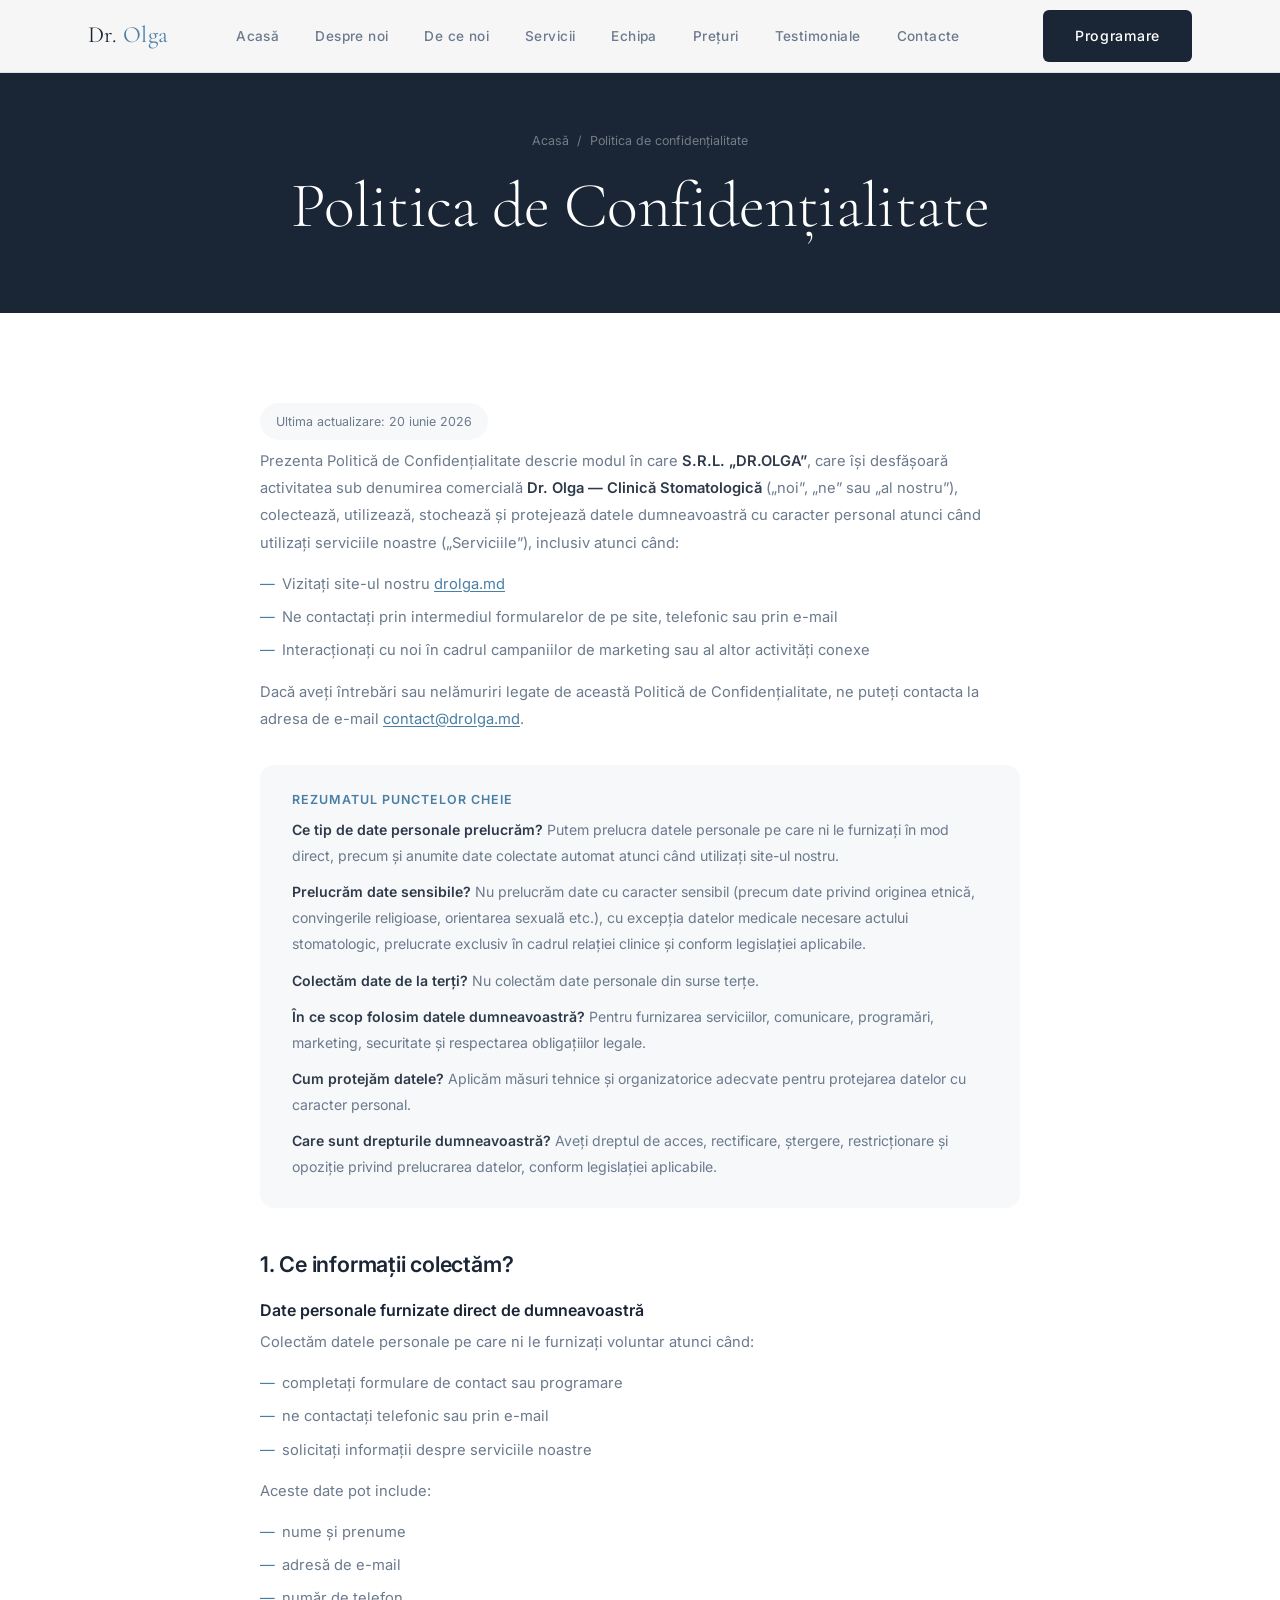
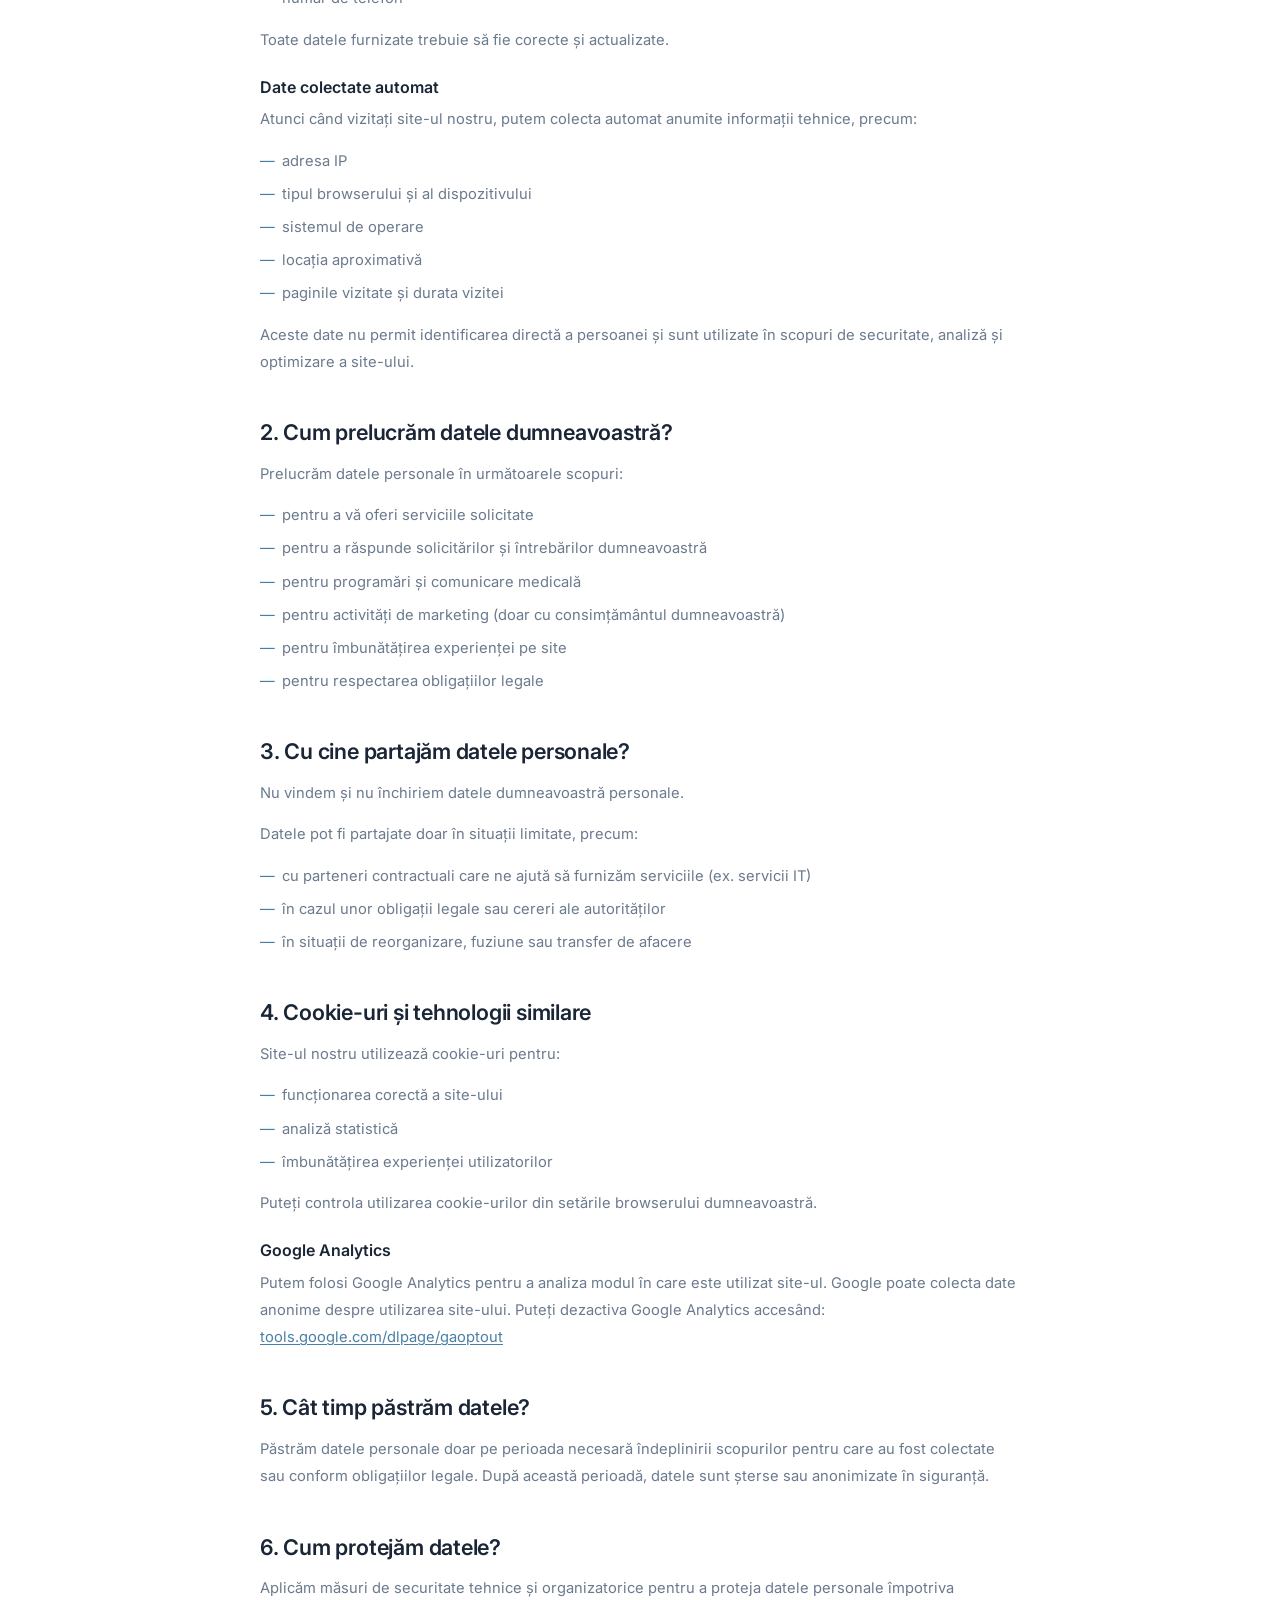
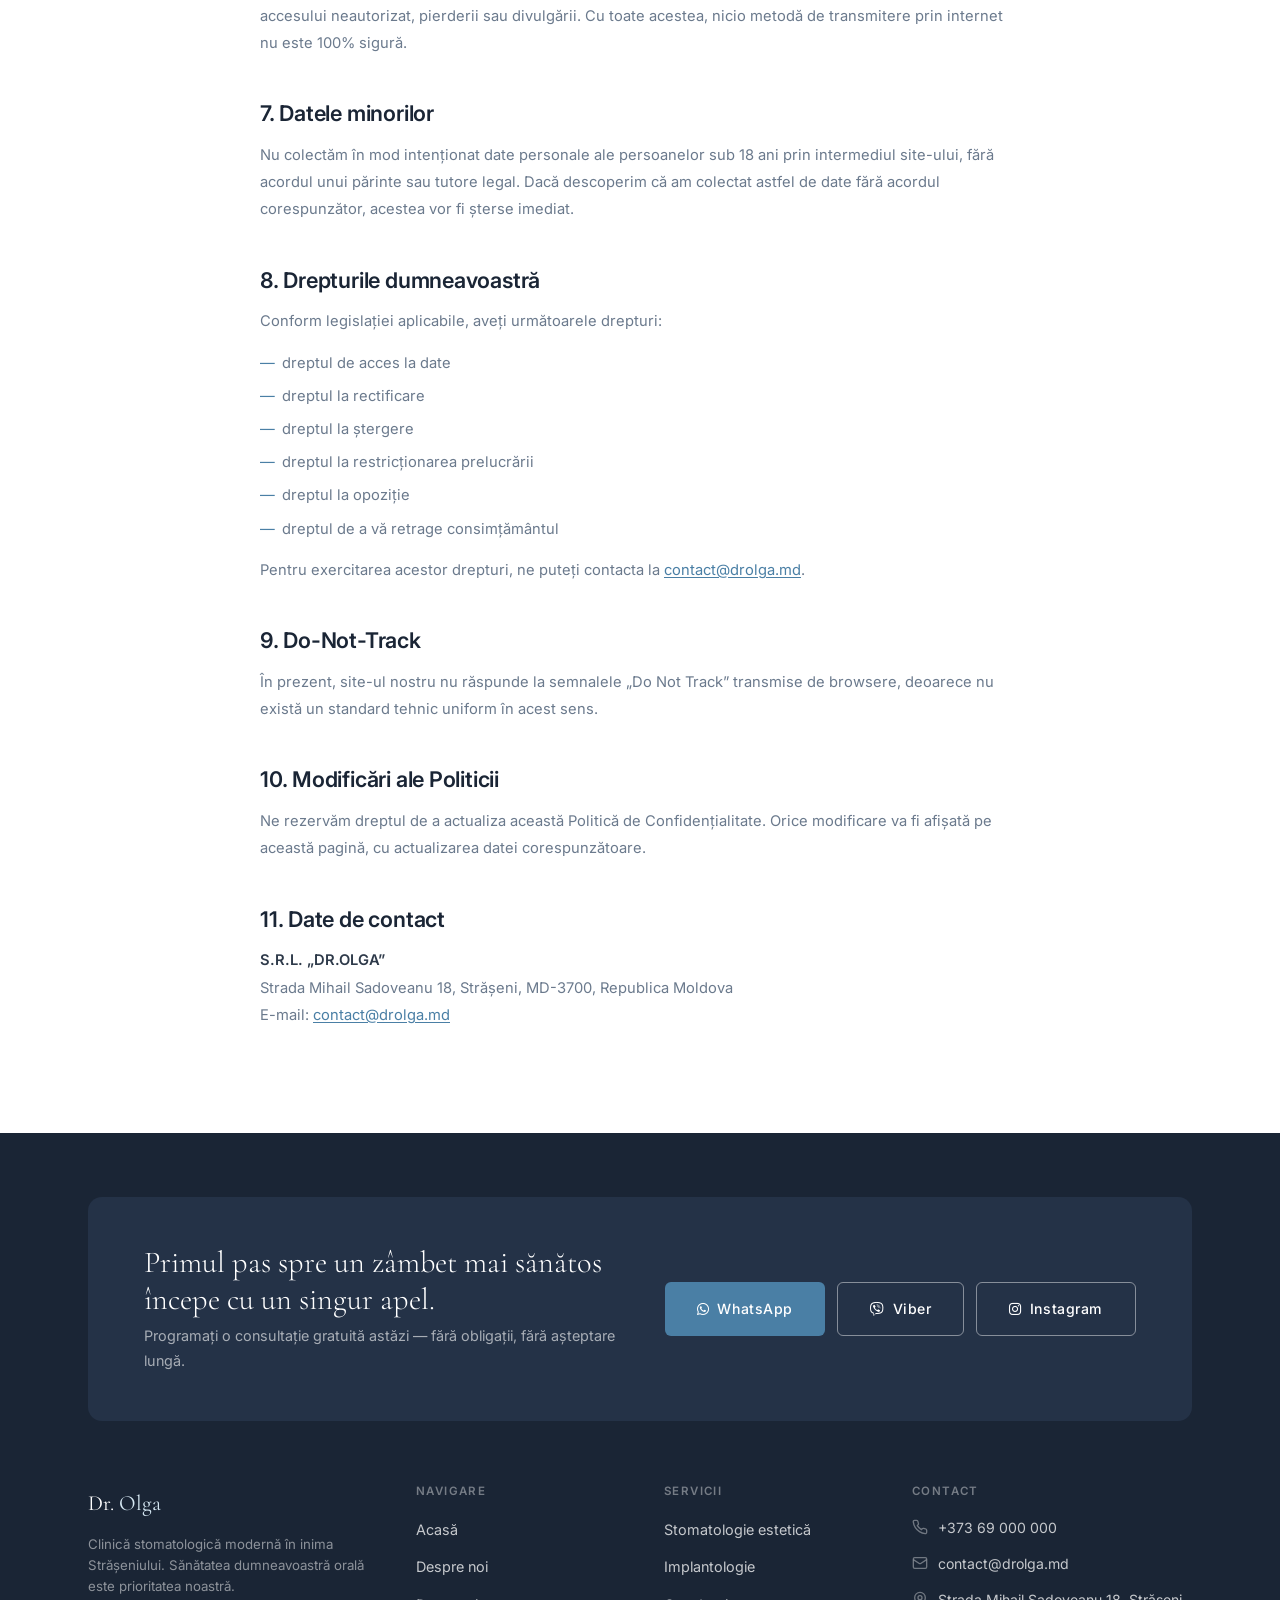
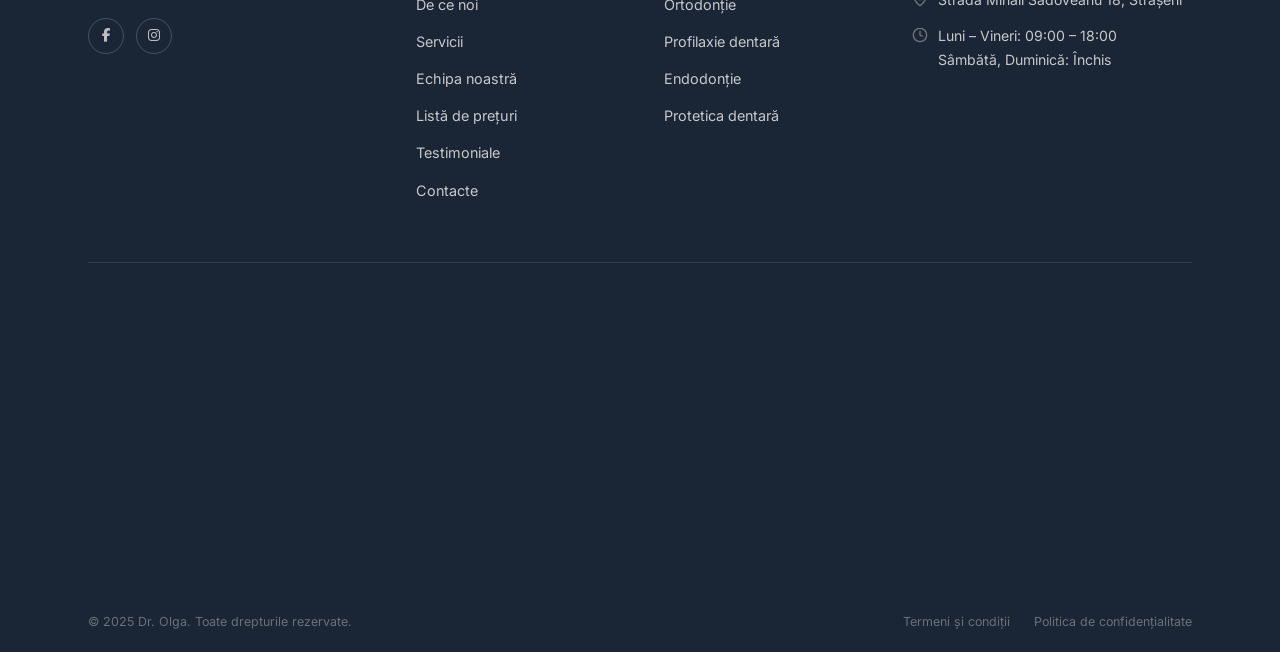
==== confidentialitate.html @ 45e6516e "Add canonical tags, robots.txt and sitemap.xml; point home links to / Co-Authored-By: Claude Opus 5." ====
<!DOCTYPE html>
<html lang="ro">
<head>
  <meta charset="UTF-8" />
  <meta name="viewport" content="width=device-width, initial-scale=1.0" />
  <title>Politica de Confidențialitate — Dr. Olga Clinică Stomatologică</title>
  <meta name="description" content="Politica de Confidențialitate a clinicii stomatologice Dr. Olga, operată de S.R.L. „DR.OLGA”. Aflați cum colectăm și protejăm datele dumneavoastră." />
  <link rel="canonical" href="https://drolga.onrender.com/confidentialitate.html" />
  <meta name="robots" content="noindex, follow" />
  <link rel="preconnect" href="https://fonts.googleapis.com" />
  <link rel="preconnect" href="https://fonts.gstatic.com" crossorigin />
  <link rel="stylesheet" href="https://fonts.googleapis.com/css2?family=Cormorant+Garamond:ital,wght@0,300;0,400;0,600;1,300;1,400&family=Inter:wght@300;400;500;600&display=swap" />
  <link rel="stylesheet" href="https://cdnjs.cloudflare.com/ajax/libs/font-awesome/6.5.0/css/all.min.css" />
  <link rel="stylesheet" href="css/style.css" />
  <style>
    .legal-content { max-width: 760px; margin: 0 auto; }
    .legal-content h2 {
      font-size: 1.35rem;
      font-weight: 600;
      font-family: var(--font-body);
      color: var(--navy);
      margin: 44px 0 16px;
      letter-spacing: -0.01em;
    }
    .legal-content h2:first-of-type { margin-top: 0; }
    .legal-content h3 {
      font-size: 1rem;
      font-weight: 600;
      font-family: var(--font-body);
      color: var(--navy);
      margin: 24px 0 10px;
    }
    .legal-content p {
      font-size: 0.92rem;
      color: var(--text-muted);
      line-height: 1.85;
      margin-bottom: 14px;
    }
    .legal-content ul { margin: 0 0 14px 0; }
    .legal-content li {
      font-size: 0.92rem;
      color: var(--text-muted);
      line-height: 1.85;
      padding-left: 22px;
      position: relative;
      margin-bottom: 6px;
    }
    .legal-content li::before {
      content: '—';
      position: absolute;
      left: 0;
      color: var(--steel);
    }
    .legal-content strong { color: var(--charcoal); font-weight: 600; }
    .legal-content a { color: var(--steel); text-decoration: underline; text-underline-offset: 2px; }
    .legal-updated {
      display: inline-block;
      font-size: 0.78rem;
      color: var(--text-muted);
      background: var(--off-white);
      padding: 8px 16px;
      border-radius: 100px;
      margin-bottom: 8px;
    }
    .summary-box {
      background: var(--off-white);
      border-radius: var(--radius-lg);
      padding: 28px 32px;
      margin: 32px 0 44px;
    }
    .summary-box h3 {
      margin-top: 0;
      font-size: 0.78rem;
      font-weight: 600;
      letter-spacing: 0.08em;
      text-transform: uppercase;
      color: var(--steel);
    }
    .summary-box p { margin-bottom: 10px; font-size: 0.88rem; }
    .summary-box p:last-child { margin-bottom: 0; }
  </style>
</head>
<body>

<nav class="navbar">
  <div class="container navbar__inner">
    <a href="/" class="navbar__logo">Dr. <span>Olga</span></a>
    <ul class="navbar__links">
      <li><a href="/">Acasă</a></li>
      <li><a href="despre-noi.html">Despre noi</a></li>
      <li><a href="de-ce-noi.html">De ce noi</a></li>
      <li><a href="servicii.html">Servicii</a></li>
      <li><a href="echipa.html">Echipa</a></li>
      <li><a href="preturi.html">Prețuri</a></li>
      <li><a href="testimoniale.html">Testimoniale</a></li>
      <li><a href="contacte.html">Contacte</a></li>
    </ul>
    <a href="contacte.html" class="btn btn-primary navbar__cta">Programare</a>
    <button class="hamburger" aria-label="Meniu"><span></span><span></span><span></span></button>
  </div>
</nav>
<div class="mobile-nav">
  <button class="mobile-nav__close" aria-label="Închide">&times;</button>
  <a href="/">Acasă</a><a href="despre-noi.html">Despre noi</a><a href="de-ce-noi.html">De ce noi</a>
  <a href="servicii.html">Servicii</a><a href="echipa.html">Echipa</a><a href="preturi.html">Prețuri</a>
  <a href="testimoniale.html">Testimoniale</a><a href="contacte.html">Contacte</a>
  <a href="contacte.html" class="btn btn-primary">Programare</a>
</div>

<section class="page-hero" style="padding-bottom: 56px;">
  <div class="container">
    <div class="breadcrumb"><a href="/">Acasă</a> <span>/</span> <span>Politica de confidențialitate</span></div>
    <h1>Politica de Confidențialitate</h1>
  </div>
</section>

<section class="section">
  <div class="container">
    <div class="legal-content">

      <span class="legal-updated">Ultima actualizare: 20 iunie 2026</span>

      <p>
        Prezenta Politică de Confidențialitate descrie modul în care <strong>S.R.L. „DR.OLGA”</strong>, care își desfășoară activitatea sub denumirea comercială <strong>Dr. Olga — Clinică Stomatologică</strong> („noi”, „ne” sau „al nostru”), colectează, utilizează, stochează și protejează datele dumneavoastră cu caracter personal atunci când utilizați serviciile noastre („Serviciile”), inclusiv atunci când:
      </p>
      <ul>
        <li>Vizitați site-ul nostru <a href="https://drolga.md/">drolga.md</a></li>
        <li>Ne contactați prin intermediul formularelor de pe site, telefonic sau prin e-mail</li>
        <li>Interacționați cu noi în cadrul campaniilor de marketing sau al altor activități conexe</li>
      </ul>
      <p>
        Dacă aveți întrebări sau nelămuriri legate de această Politică de Confidențialitate, ne puteți contacta la adresa de e-mail <a href="mailto:contact@drolga.md">contact@drolga.md</a>.
      </p>

      <div class="summary-box">
        <h3>Rezumatul punctelor cheie</h3>
        <p><strong>Ce tip de date personale prelucrăm?</strong> Putem prelucra datele personale pe care ni le furnizați în mod direct, precum și anumite date colectate automat atunci când utilizați site-ul nostru.</p>
        <p><strong>Prelucrăm date sensibile?</strong> Nu prelucrăm date cu caracter sensibil (precum date privind originea etnică, convingerile religioase, orientarea sexuală etc.), cu excepția datelor medicale necesare actului stomatologic, prelucrate exclusiv în cadrul relației clinice și conform legislației aplicabile.</p>
        <p><strong>Colectăm date de la terți?</strong> Nu colectăm date personale din surse terțe.</p>
        <p><strong>În ce scop folosim datele dumneavoastră?</strong> Pentru furnizarea serviciilor, comunicare, programări, marketing, securitate și respectarea obligațiilor legale.</p>
        <p><strong>Cum protejăm datele?</strong> Aplicăm măsuri tehnice și organizatorice adecvate pentru protejarea datelor cu caracter personal.</p>
        <p><strong>Care sunt drepturile dumneavoastră?</strong> Aveți dreptul de acces, rectificare, ștergere, restricționare și opoziție privind prelucrarea datelor, conform legislației aplicabile.</p>
      </div>

      <h2>1. Ce informații colectăm?</h2>

      <h3>Date personale furnizate direct de dumneavoastră</h3>
      <p>Colectăm datele personale pe care ni le furnizați voluntar atunci când:</p>
      <ul>
        <li>completați formulare de contact sau programare</li>
        <li>ne contactați telefonic sau prin e-mail</li>
        <li>solicitați informații despre serviciile noastre</li>
      </ul>
      <p>Aceste date pot include:</p>
      <ul>
        <li>nume și prenume</li>
        <li>adresă de e-mail</li>
        <li>număr de telefon</li>
      </ul>
      <p>Toate datele furnizate trebuie să fie corecte și actualizate.</p>

      <h3>Date colectate automat</h3>
      <p>Atunci când vizitați site-ul nostru, putem colecta automat anumite informații tehnice, precum:</p>
      <ul>
        <li>adresa IP</li>
        <li>tipul browserului și al dispozitivului</li>
        <li>sistemul de operare</li>
        <li>locația aproximativă</li>
        <li>paginile vizitate și durata vizitei</li>
      </ul>
      <p>
        Aceste date nu permit identificarea directă a persoanei și sunt utilizate în scopuri de securitate, analiză și optimizare a site-ului.
      </p>

      <h2>2. Cum prelucrăm datele dumneavoastră?</h2>
      <p>Prelucrăm datele personale în următoarele scopuri:</p>
      <ul>
        <li>pentru a vă oferi serviciile solicitate</li>
        <li>pentru a răspunde solicitărilor și întrebărilor dumneavoastră</li>
        <li>pentru programări și comunicare medicală</li>
        <li>pentru activități de marketing (doar cu consimțământul dumneavoastră)</li>
        <li>pentru îmbunătățirea experienței pe site</li>
        <li>pentru respectarea obligațiilor legale</li>
      </ul>

      <h2>3. Cu cine partajăm datele personale?</h2>
      <p>Nu vindem și nu închiriem datele dumneavoastră personale.</p>
      <p>Datele pot fi partajate doar în situații limitate, precum:</p>
      <ul>
        <li>cu parteneri contractuali care ne ajută să furnizăm serviciile (ex. servicii IT)</li>
        <li>în cazul unor obligații legale sau cereri ale autorităților</li>
        <li>în situații de reorganizare, fuziune sau transfer de afacere</li>
      </ul>

      <h2>4. Cookie-uri și tehnologii similare</h2>
      <p>Site-ul nostru utilizează cookie-uri pentru:</p>
      <ul>
        <li>funcționarea corectă a site-ului</li>
        <li>analiză statistică</li>
        <li>îmbunătățirea experienței utilizatorilor</li>
      </ul>
      <p>Puteți controla utilizarea cookie-urilor din setările browserului dumneavoastră.</p>

      <h3>Google Analytics</h3>
      <p>
        Putem folosi Google Analytics pentru a analiza modul în care este utilizat site-ul. Google poate colecta date anonime despre utilizarea site-ului. Puteți dezactiva Google Analytics accesând: <a href="https://tools.google.com/dlpage/gaoptout" target="_blank" rel="noopener">tools.google.com/dlpage/gaoptout</a>
      </p>

      <h2>5. Cât timp păstrăm datele?</h2>
      <p>
        Păstrăm datele personale doar pe perioada necesară îndeplinirii scopurilor pentru care au fost colectate sau conform obligațiilor legale. După această perioadă, datele sunt șterse sau anonimizate în siguranță.
      </p>

      <h2>6. Cum protejăm datele?</h2>
      <p>
        Aplicăm măsuri de securitate tehnice și organizatorice pentru a proteja datele personale împotriva accesului neautorizat, pierderii sau divulgării. Cu toate acestea, nicio metodă de transmitere prin internet nu este 100% sigură.
      </p>

      <h2>7. Datele minorilor</h2>
      <p>
        Nu colectăm în mod intenționat date personale ale persoanelor sub 18 ani prin intermediul site-ului, fără acordul unui părinte sau tutore legal. Dacă descoperim că am colectat astfel de date fără acordul corespunzător, acestea vor fi șterse imediat.
      </p>

      <h2>8. Drepturile dumneavoastră</h2>
      <p>Conform legislației aplicabile, aveți următoarele drepturi:</p>
      <ul>
        <li>dreptul de acces la date</li>
        <li>dreptul la rectificare</li>
        <li>dreptul la ștergere</li>
        <li>dreptul la restricționarea prelucrării</li>
        <li>dreptul la opoziție</li>
        <li>dreptul de a vă retrage consimțământul</li>
      </ul>
      <p>Pentru exercitarea acestor drepturi, ne puteți contacta la <a href="mailto:contact@drolga.md">contact@drolga.md</a>.</p>

      <h2>9. Do-Not-Track</h2>
      <p>
        În prezent, site-ul nostru nu răspunde la semnalele „Do Not Track” transmise de browsere, deoarece nu există un standard tehnic uniform în acest sens.
      </p>

      <h2>10. Modificări ale Politicii</h2>
      <p>
        Ne rezervăm dreptul de a actualiza această Politică de Confidențialitate. Orice modificare va fi afișată pe această pagină, cu actualizarea datei corespunzătoare.
      </p>

      <h2>11. Date de contact</h2>
      <p>
        <strong>S.R.L. „DR.OLGA”</strong><br>
        Strada Mihail Sadoveanu 18, Strășeni, MD-3700, Republica Moldova<br>
        E-mail: <a href="mailto:contact@drolga.md">contact@drolga.md</a>
      </p>

    </div>
  </div>
</section>

<!-- FOOTER -->
<footer>
  <div class="container">
    <div class="footer__cta">
      <div>
        <h3>Primul pas spre un zâmbet mai sănătos<br>începe cu un singur apel.</h3>
        <p>Programați o consultație gratuită astăzi — fără obligații, fără așteptare lungă.</p>
      </div>
      <div class="footer__cta-btns">
        <a href="https://wa.me/37369000000" target="_blank" rel="noopener" class="btn btn-steel"><i class="fa-brands fa-whatsapp"></i> WhatsApp</a>
        <a href="viber://chat?number=37369000000" class="btn btn-ghost-white"><i class="fa-brands fa-viber"></i> Viber</a>
        <a href="https://instagram.com/drolga.md" target="_blank" rel="noopener" class="btn btn-ghost-white"><i class="fa-brands fa-instagram"></i> Instagram</a>
      </div>
    </div>
    <div class="footer__grid">
      <div>
        <div class="footer__brand-logo">Dr. <span>Olga</span></div>
        <p class="footer__tagline">Clinică stomatologică modernă în inima Strășeniului. Sănătatea dumneavoastră orală este prioritatea noastră.</p>
        <div class="footer__socials">
          <a href="https://facebook.com/drolga.md" target="_blank" rel="noopener" class="footer__social-link" aria-label="Facebook"><i class="fa-brands fa-facebook-f"></i></a>
          <a href="https://instagram.com/drolga.md" target="_blank" rel="noopener" class="footer__social-link" aria-label="Instagram"><i class="fa-brands fa-instagram"></i></a>
        </div>
      </div>
      <div class="footer__col"><h4>Navigare</h4><ul><li><a href="/">Acasă</a></li><li><a href="despre-noi.html">Despre noi</a></li><li><a href="de-ce-noi.html">De ce noi</a></li><li><a href="servicii.html">Servicii</a></li><li><a href="echipa.html">Echipa noastră</a></li><li><a href="preturi.html">Listă de prețuri</a></li><li><a href="testimoniale.html">Testimoniale</a></li><li><a href="contacte.html">Contacte</a></li></ul></div>
      <div class="footer__col"><h4>Servicii</h4><ul><li><a href="servicii.html">Stomatologie estetică</a></li><li><a href="servicii.html">Implantologie</a></li><li><a href="servicii.html">Ortodonție</a></li><li><a href="servicii.html">Profilaxie dentară</a></li><li><a href="servicii.html">Endodonție</a></li><li><a href="servicii.html">Protetica dentară</a></li></ul></div>
      <div class="footer__col">
        <h4>Contact</h4>
        <div class="footer__contact-item"><svg width="16" height="16" viewBox="0 0 24 24" fill="none" stroke="currentColor" stroke-width="2"><path d="M22 16.92v3a2 2 0 0 1-2.18 2 19.79 19.79 0 0 1-8.63-3.07A19.5 19.5 0 0 1 4.99 13a19.79 19.79 0 0 1-3.07-8.67A2 2 0 0 1 3.92 2h3a2 2 0 0 1 2 1.72c.127.96.361 1.903.7 2.81a2 2 0 0 1-.45 2.11L8.09 9.91a16 16 0 0 0 6 6l1.27-1.27a2 2 0 0 1 2.11-.45c.907.339 1.85.573 2.81.7A2 2 0 0 1 22 16.92z"/></svg><span><a href="tel:+37369000000">+373 69 000 000</a></span></div>
        <div class="footer__contact-item"><svg width="16" height="16" viewBox="0 0 24 24" fill="none" stroke="currentColor" stroke-width="2"><rect width="20" height="16" x="2" y="4" rx="2"/><path d="m22 7-8.97 5.7a1.94 1.94 0 0 1-2.06 0L2 7"/></svg><span><a href="mailto:contact@drolga.md">contact@drolga.md</a></span></div>
        <div class="footer__contact-item"><svg width="16" height="16" viewBox="0 0 24 24" fill="none" stroke="currentColor" stroke-width="2"><path d="M20 10c0 6-8 12-8 12s-8-6-8-12a8 8 0 0 1 16 0Z"/><circle cx="12" cy="10" r="3"/></svg><span>Strada Mihail Sadoveanu 18, Strășeni</span></div>
        <div class="footer__contact-item"><svg width="16" height="16" viewBox="0 0 24 24" fill="none" stroke="currentColor" stroke-width="2"><circle cx="12" cy="12" r="10"/><polyline points="12 6 12 12 16 14"/></svg><span>Luni – Vineri: 09:00 – 18:00<br>Sâmbătă, Duminică: Închis</span></div>
      </div>
    </div>
    <div class="footer__map"><iframe src="https://www.google.com/maps?q=strada+Mihail+Sadoveanu+18,+Str%C4%83%C8%99eni,+Moldova&output=embed" width="100%" height="280" style="border:0;" allowfullscreen="" loading="lazy" referrerpolicy="no-referrer-when-downgrade" title="Locația clinicii Dr. Olga"></iframe></div>
    <div class="footer__bottom">
      <span>© 2025 Dr. Olga. Toate drepturile rezervate.</span>
      <div class="footer__bottom-links"><a href="termeni.html">Termeni și condiții</a><a href="confidentialitate.html">Politica de confidențialitate</a></div>
    </div>
  </div>
</footer>
<script src="js/shared.js"></script>
</body>
</html>
---- css/style.css ----
/* ============================================================
   DR. OLGA — Design System
   Palette: Off-white background, deep navy, charcoal text,
   muted steel-blue accent, warm white surfaces
   ============================================================ */

@import url('https://fonts.googleapis.com/css2?family=Cormorant+Garamond:ital,wght@0,300;0,400;0,600;1,300;1,400&family=Inter:wght@300;400;500;600&display=swap');

/* --- Tokens --- */
:root {
  --navy:       #1a2535;
  --navy-light: #243247;
  --charcoal:   #2e3a4a;
  --steel:      #4a7fa5;
  --steel-light:#d6e8f3;
  --white:      #ffffff;
  --off-white:  #f7f8fa;
  --surface:    #eef2f6;
  --text:       #2e3a4a;
  --text-muted: #6b7a8d;
  --border:     #dde3eb;
  --placeholder-bg: #7c5cbf;

  --font-display: 'Cormorant Garamond', serif;
  --font-body:    'Inter', sans-serif;

  --radius:  6px;
  --radius-lg: 14px;
  --shadow:  0 2px 16px rgba(26,37,53,0.08);
  --shadow-lg: 0 8px 40px rgba(26,37,53,0.13);

  --max-w: 1160px;
  --section-py: 90px;
}

/* --- Reset --- */
*, *::before, *::after { box-sizing: border-box; margin: 0; padding: 0; }
html { scroll-behavior: smooth; }
body {
  font-family: var(--font-body);
  font-size: 16px;
  line-height: 1.7;
  color: var(--text);
  background: var(--white);
  -webkit-font-smoothing: antialiased;
}
img { display: block; max-width: 100%; }
a { color: inherit; text-decoration: none; }
ul { list-style: none; }
button { cursor: pointer; border: none; background: none; font-family: inherit; }

/* --- Typography --- */
h1, h2, h3, h4 {
  font-family: var(--font-display);
  font-weight: 300;
  line-height: 1.15;
  color: var(--navy);
}
h1 { font-size: clamp(2.4rem, 5vw, 4rem); letter-spacing: -0.01em; }
h2 { font-size: clamp(1.8rem, 3.5vw, 2.8rem); }
h3 { font-size: clamp(1.3rem, 2vw, 1.7rem); }
h4 { font-size: 1.15rem; font-weight: 400; }

.eyebrow {
  font-family: var(--font-body);
  font-size: 0.72rem;
  font-weight: 600;
  letter-spacing: 0.14em;
  text-transform: uppercase;
  color: var(--steel);
  display: block;
  margin-bottom: 14px;
}
.lead {
  font-size: 1.1rem;
  color: var(--text-muted);
  font-weight: 300;
  line-height: 1.8;
}

/* --- Layout --- */
.container {
  max-width: var(--max-w);
  margin: 0 auto;
  padding: 0 28px;
}
.section { padding: var(--section-py) 0; }
.section--dark { background: var(--navy); }
.section--surface { background: var(--off-white); }

.grid-2 { display: grid; grid-template-columns: 1fr 1fr; gap: 48px; align-items: center; }
.grid-3 { display: grid; grid-template-columns: repeat(3, 1fr); gap: 32px; }
.grid-4 { display: grid; grid-template-columns: repeat(4, 1fr); gap: 24px; }

/* --- Buttons --- */
.btn {
  display: inline-flex;
  align-items: center;
  gap: 8px;
  padding: 14px 32px;
  border-radius: var(--radius);
  font-family: var(--font-body);
  font-size: 0.88rem;
  font-weight: 500;
  letter-spacing: 0.04em;
  transition: all 0.22s ease;
}
.btn-primary {
  background: var(--navy);
  color: var(--white);
}
.btn-primary:hover { background: var(--navy-light); transform: translateY(-1px); box-shadow: var(--shadow); }

.btn-outline {
  border: 1.5px solid var(--navy);
  color: var(--navy);
}
.btn-outline:hover { background: var(--navy); color: var(--white); }

.btn-steel {
  background: var(--steel);
  color: var(--white);
}
.btn-steel:hover { background: #3a6f95; transform: translateY(-1px); }

.btn-ghost-white {
  border: 1.5px solid rgba(255,255,255,0.45);
  color: var(--white);
}
.btn-ghost-white:hover { background: rgba(255,255,255,0.1); }

/* --- Placeholder image blocks (sections without a photo yet) --- */
.img-placeholder {
  background: var(--placeholder-bg);
  border-radius: var(--radius-lg);
  width: 100%;
  display: flex;
  align-items: center;
  justify-content: center;
  color: rgba(255,255,255,0.5);
  font-size: 0.78rem;
  font-family: var(--font-body);
  letter-spacing: 0.1em;
  text-transform: uppercase;
}

/* --- Real photos --- */
.photo {
  display: block;
  width: 100%;
  height: 100%;
  object-fit: cover;
  object-position: center;
  border-radius: var(--radius-lg);
}

/* ============================================================
   NAVBAR
   ============================================================ */
.navbar {
  position: fixed;
  top: 0; left: 0; right: 0;
  z-index: 1000;
  background: rgba(255,255,255,0.96);
  backdrop-filter: blur(12px);
  border-bottom: 1px solid var(--border);
  transition: box-shadow 0.2s;
}
.navbar.scrolled { box-shadow: var(--shadow); }
.navbar__inner {
  display: flex;
  align-items: center;
  justify-content: space-between;
  height: 72px;
}
.navbar__logo {
  font-family: var(--font-display);
  font-size: 1.45rem;
  font-weight: 400;
  color: var(--navy);
  letter-spacing: 0.02em;
}
.navbar__logo span { color: var(--steel); }
.navbar__links {
  display: flex;
  align-items: center;
  gap: 36px;
}
.navbar__links a {
  font-size: 0.85rem;
  font-weight: 500;
  color: var(--text-muted);
  letter-spacing: 0.03em;
  transition: color 0.2s;
  position: relative;
}
.navbar__links a::after {
  content: '';
  position: absolute;
  bottom: -3px; left: 0; right: 0;
  height: 1.5px;
  background: var(--steel);
  transform: scaleX(0);
  transform-origin: left;
  transition: transform 0.2s;
}
.navbar__links a:hover,
.navbar__links a.active { color: var(--navy); }
.navbar__links a:hover::after,
.navbar__links a.active::after { transform: scaleX(1); }

.navbar__cta { margin-left: 16px; }

.hamburger {
  display: none;
  flex-direction: column;
  gap: 5px;
  padding: 6px;
}
.hamburger span {
  display: block;
  width: 24px;
  height: 2px;
  background: var(--navy);
  transition: all 0.25s;
  border-radius: 2px;
}

/* Mobile nav */
.mobile-nav {
  display: flex;
  position: fixed;
  inset: 0;
  z-index: 999;
  background: var(--white);
  flex-direction: column;
  align-items: center;
  justify-content: center;
  gap: 36px;
  opacity: 0;
  visibility: hidden;
  pointer-events: none;
  transform: translateY(-12px);
  transition: opacity 0.3s ease, transform 0.3s ease, visibility 0s linear 0.3s;
}
.mobile-nav.open {
  opacity: 1;
  visibility: visible;
  pointer-events: auto;
  transform: translateY(0);
  transition: opacity 0.3s ease, transform 0.3s ease;
}
.mobile-nav a {
  font-family: var(--font-display);
  font-size: 2rem;
  font-weight: 300;
  color: var(--navy);
  transition: color 0.2s;
}
.mobile-nav a:hover { color: var(--steel); }
.mobile-nav a.btn {
  font-family: var(--font-body);
  font-size: 0.9rem;
  font-weight: 500;
  color: var(--white);
}
.mobile-nav a.btn:hover { color: var(--white); }
.mobile-nav__close {
  position: absolute;
  top: 24px; right: 28px;
  font-size: 2rem;
  color: var(--navy);
  line-height: 1;
}

/* ============================================================
   FOOTER
   ============================================================ */
footer {
  background: var(--navy);
  color: rgba(255,255,255,0.85);
  padding: 64px 0 0;
}
.footer__cta {
  background: var(--navy-light);
  border-radius: var(--radius-lg);
  padding: 48px 56px;
  display: flex;
  align-items: center;
  justify-content: space-between;
  gap: 32px;
  margin-bottom: 64px;
}
.footer__cta h3 {
  font-family: var(--font-display);
  font-size: 1.9rem;
  font-weight: 300;
  color: var(--white);
  line-height: 1.2;
}
.footer__cta p {
  color: rgba(255,255,255,0.6);
  font-size: 0.9rem;
  margin-top: 6px;
}
.footer__cta-btns { display: flex; gap: 12px; flex-shrink: 0; }

.footer__grid {
  display: grid;
  grid-template-columns: 1.4fr 1fr 1fr 1.4fr;
  gap: 48px;
  padding-bottom: 48px;
  border-bottom: 1px solid rgba(255,255,255,0.1);
}
.footer__brand-logo {
  font-family: var(--font-display);
  font-size: 1.35rem;
  font-weight: 400;
  color: var(--white);
  margin-bottom: 12px;
}
.footer__brand-logo span { color: var(--steel-light); }
.footer__tagline {
  font-size: 0.83rem;
  color: rgba(255,255,255,0.5);
  line-height: 1.6;
  margin-bottom: 20px;
}
.footer__socials { display: flex; gap: 12px; }
.footer__social-link {
  width: 36px; height: 36px;
  border-radius: 50%;
  border: 1px solid rgba(255,255,255,0.2);
  display: flex; align-items: center; justify-content: center;
  color: rgba(255,255,255,0.7);
  font-size: 0.85rem;
  transition: all 0.2s;
  text-decoration: none;
}
.footer__social-link:hover { border-color: var(--steel-light); color: var(--white); background: rgba(255,255,255,0.07); }

.footer__col h4 {
  font-family: var(--font-body);
  font-size: 0.72rem;
  font-weight: 600;
  letter-spacing: 0.12em;
  text-transform: uppercase;
  color: rgba(255,255,255,0.4);
  margin-bottom: 18px;
}
.footer__col ul li { margin-bottom: 10px; }
.footer__col ul li a {
  font-size: 0.9rem;
  color: rgba(255,255,255,0.75);
  transition: color 0.2s;
}
.footer__col ul li a:hover { color: var(--white); }

.footer__contact-item {
  display: flex;
  gap: 10px;
  margin-bottom: 12px;
  font-size: 0.88rem;
  color: rgba(255,255,255,0.75);
  align-items: flex-start;
}
.footer__contact-item svg { flex-shrink: 0; margin-top: 3px; opacity: 0.5; }

.footer__map {
  border-radius: var(--radius);
  overflow: hidden;
  margin-bottom: 48px;
}
.footer__map iframe { display: block; width: 100%; filter: grayscale(30%); }

.footer__bottom {
  padding: 20px 0;
  display: flex;
  align-items: center;
  justify-content: space-between;
  font-size: 0.78rem;
  color: rgba(255,255,255,0.35);
  flex-wrap: wrap;
  gap: 12px;
}
.footer__bottom a { color: rgba(255,255,255,0.35); transition: color 0.2s; }
.footer__bottom a:hover { color: rgba(255,255,255,0.7); }
.footer__bottom-links { display: flex; gap: 24px; }

/* ============================================================
   HOME — HERO
   ============================================================ */
.hero {
  min-height: 100vh;
  display: grid;
  grid-template-columns: 1fr 1fr;
  padding-top: 72px;

  /* max-height: 1196px;
  overflow: hidden; */
}
.hero__content {
  display: flex;
  flex-direction: column;
  justify-content: center;
  padding: 80px 28px 80px max(28px, calc((100vw - 1160px) / 2 + 28px));
}
.hero__content h1 {
  margin-bottom: 24px;
}
.hero__content h1 em {
  font-style: italic;
  color: var(--steel);
}
.hero__subtitle {
  font-size: 1.05rem;
  color: var(--text-muted);
  font-weight: 300;
  max-width: 440px;
  margin-bottom: 40px;
  line-height: 1.75;
}
.hero__btns { display: flex; gap: 14px; margin-bottom: 56px; flex-wrap: wrap; }
.hero__stats {
  display: flex;
  gap: 40px;
  padding-top: 40px;
  border-top: 1px solid var(--border);
}
.hero__stat-num {
  font-family: var(--font-display);
  font-size: 2.2rem;
  font-weight: 300;
  color: var(--navy);
  line-height: 1;
}
.hero__stat-label {
  font-size: 0.78rem;
  color: var(--text-muted);
  margin-top: 4px;
  letter-spacing: 0.04em;
}
.hero__visual {
  position: relative;
  background: var(--off-white);
}
.hero__photo {
  height: 100%;
  min-height: 600px;
  max-height: 1196px;
  background-image: url(../images/Echipa.jpg);
  background-repeat: no-repeat;
  background-position: 0px -12rem;
  background-size: cover;
}
.hero__badge {
  position: absolute;
  bottom: 40px;
  left: -32px;
  background: var(--white);
  border-radius: var(--radius-lg);
  padding: 18px 24px;
  box-shadow: var(--shadow-lg);
  display: flex;
  align-items: center;
  gap: 14px;
}
.hero__badge-icon {
  width: 42px; height: 42px;
  background: var(--steel-light);
  border-radius: 50%;
  display: flex; align-items: center; justify-content: center;
  color: var(--steel);
  font-size: 1.1rem;
}
.hero__badge-text strong {
  display: block;
  font-size: 0.88rem;
  font-weight: 600;
  color: var(--navy);
}
.hero__badge-text span {
  font-size: 0.75rem;
  color: var(--text-muted);
}

/* ============================================================
   HOME — SERVICES PREVIEW
   ============================================================ */
.services-grid { display: grid; grid-template-columns: repeat(3, 1fr); gap: 24px; margin-top: 56px; }
.service-card {
  border: 1px solid var(--border);
  border-radius: var(--radius-lg);
  overflow: hidden;
  transition: all 0.25s;
  background: var(--white);
}
.service-card:hover { box-shadow: var(--shadow-lg); transform: translateY(-3px); }
.service-card__img .photo { height: 200px; border-radius: 0; }
.service-card__body { padding: 24px; }
.service-card__body h3 {
  font-size: 1.2rem;
  margin-bottom: 8px;
  font-weight: 400;
}
.service-card__body p {
  font-size: 0.875rem;
  color: var(--text-muted);
  line-height: 1.65;
  margin-bottom: 16px;
}
.service-card__link {
  font-size: 0.82rem;
  font-weight: 600;
  color: var(--steel);
  letter-spacing: 0.04em;
  display: inline-flex;
  align-items: center;
  gap: 6px;
}
.service-card__link:hover { gap: 10px; }

/* ============================================================
   HOME — WHY CHOOSE US STRIP
   ============================================================ */
.why-strip { background: var(--navy); padding: var(--section-py) 0; }
.why-strip__head { text-align: center; margin-bottom: 56px; }
.why-strip__head h2 { color: var(--white); }
.why-strip__head p { color: rgba(255,255,255,0.55); margin-top: 12px; }
.why-grid { display: grid; grid-template-columns: repeat(4, 1fr); gap: 32px; }
.why-card {
  text-align: center;
  padding: 32px 24px;
  border: 1px solid rgba(255,255,255,0.1);
  border-radius: var(--radius-lg);
  transition: background 0.2s;
}
.why-card:hover { background: rgba(255,255,255,0.05); }
.why-card__icon {
  width: 52px; height: 52px;
  background: rgba(74,127,165,0.2);
  border-radius: 50%;
  display: flex; align-items: center; justify-content: center;
  margin: 0 auto 18px;
  color: var(--steel-light);
  font-size: 1.3rem;
}
.why-card h4 {
  color: var(--white);
  font-family: var(--font-display);
  font-size: 1.1rem;
  font-weight: 400;
  margin-bottom: 10px;
}
.why-card p {
  font-size: 0.83rem;
  color: rgba(255,255,255,0.5);
  line-height: 1.65;
}

/* ============================================================
   HOME — TESTIMONIALS STRIP
   ============================================================ */
.testimonials-strip { background: var(--off-white); }
.testimonials-grid { display: grid; grid-template-columns: repeat(3, 1fr); gap: 28px; margin-top: 52px; }
.testimonial-card {
  background: var(--white);
  border-radius: var(--radius-lg);
  padding: 32px;
  box-shadow: var(--shadow);
  position: relative;
}
.testimonial-card__quote {
  font-family: var(--font-display);
  font-size: 3rem;
  color: var(--steel-light);
  line-height: 1;
  margin-bottom: 12px;
}
.testimonial-card p {
  font-size: 0.92rem;
  color: var(--text-muted);
  line-height: 1.75;
  margin-bottom: 24px;
  font-style: italic;
}
.testimonial-card__author {
  display: flex;
  align-items: center;
  gap: 12px;
}
.testimonial-card__avatar {
  width: 42px; height: 42px;
  border-radius: 50%;
  background: var(--placeholder-bg);
  opacity: 0.5;
}
.testimonial-card__author strong {
  display: block;
  font-size: 0.88rem;
  font-weight: 600;
  color: var(--navy);
}
.testimonial-card__author span {
  font-size: 0.75rem;
  color: var(--text-muted);
}
.stars { color: #f5a623; font-size: 0.82rem; letter-spacing: 2px; margin-bottom: 14px; }

/* ============================================================
   PAGE HERO (inner pages)
   ============================================================ */
.page-hero {
  background: var(--navy);
  padding: 130px 0 72px;
  text-align: center;
}
.page-hero h1 { color: var(--white); margin-bottom: 14px; }
.page-hero p { color: rgba(255,255,255,0.55); max-width: 540px; margin: 0 auto; font-size: 1.05rem; }
.breadcrumb {
  display: flex;
  justify-content: center;
  gap: 8px;
  font-size: 0.78rem;
  color: rgba(255,255,255,0.4);
  margin-bottom: 18px;
}
.breadcrumb a { color: rgba(255,255,255,0.4); }
.breadcrumb a:hover { color: rgba(255,255,255,0.8); }

/* ============================================================
   ABOUT PAGE
   ============================================================ */
.about-intro1 { display: block; grid-template-columns: 1fr 1fr; gap: 72px; align-items: center; }
.about-intro2 { display: grid; grid-template-columns: 1fr; gap: 72px; align-items: center; }
.about-intro1 .photo { height: auto; aspect-ratio: 3 / 2; }
.about-intro2 .photo { height: auto; aspect-ratio: 3 / 2; }
.values-grid { display: grid; grid-template-columns: repeat(3, 1fr); gap: 32px; margin-top: 48px; }
.value-card {
  padding: 32px;
  background: var(--white);
  border-radius: var(--radius-lg);
  border: 1px solid var(--border);
}
.value-card__icon {
  width: 44px; height: 44px;
  background: var(--steel-light);
  border-radius: 10px;
  display: flex; align-items: center; justify-content: center;
  color: var(--steel);
  font-size: 1.1rem;
  margin-bottom: 18px;
}
.value-card h4 { font-size: 1rem; font-weight: 600; margin-bottom: 8px; font-family: var(--font-body); color: var(--navy); }
.value-card p { font-size: 0.85rem; color: var(--text-muted); line-height: 1.65; }

/* ============================================================
   TEAM PAGE
   ============================================================ */
.team-grid { display: grid; grid-template-columns: repeat(3, 1fr); gap: 36px; }
.team-card {
  background: var(--white);
  border-radius: var(--radius-lg);
  overflow: hidden;
  border: 1px solid var(--border);
  transition: all 0.25s;
}
.team-card:hover { box-shadow: var(--shadow-lg); transform: translateY(-3px); }
.team-card__photo .photo { height: 280px; border-radius: 0; object-position: center 20%; }
.team-card__body { padding: 28px; }
.team-card__name {
  font-family: var(--font-display);
  font-size: 1.4rem;
  font-weight: 400;
  color: var(--navy);
  margin-bottom: 4px;
}
.team-card__title {
  font-size: 0.78rem;
  color: var(--steel);
  font-weight: 600;
  letter-spacing: 0.06em;
  text-transform: uppercase;
  margin-bottom: 14px;
}
.team-card__bio {
  font-size: 0.875rem;
  color: var(--text-muted);
  line-height: 1.7;
  margin-bottom: 20px;
}
.team-card__contacts { border-top: 1px solid var(--border); padding-top: 18px; display: flex; flex-direction: column; gap: 8px; }
.team-card__contact-row {
  display: flex;
  align-items: center;
  gap: 8px;
  font-size: 0.83rem;
  color: var(--text-muted);
}
.team-card__contact-row svg { color: var(--steel); flex-shrink: 0; }

/* ============================================================
   SERVICES PAGE
   ============================================================ */
.services-list { display: flex; flex-direction: column; gap: 0; }
.service-item {
  display: grid;
  grid-template-columns: 1fr 1fr;
  gap: 0;
  border-bottom: 1px solid var(--border);
}
.service-item:nth-child(even) .service-item__img { order: 2; }
.service-item:nth-child(even) .service-item__content { order: 1; }
.service-item__img .photo { height: 320px; border-radius: 0; }
.service-item__content {
  padding: 56px 52px;
  display: flex;
  flex-direction: column;
  justify-content: center;
}
.service-item__content h3 { margin-bottom: 14px; }
.service-item__content p { font-size: 0.9rem; color: var(--text-muted); line-height: 1.75; margin-bottom: 24px; }

/* FAQ */
.faq-section { background: var(--off-white); }
.faq-list { max-width: 720px; margin: 52px auto 0; }
.faq-item {
  background: var(--white);
  border: 1px solid var(--border);
  border-radius: var(--radius);
  margin-bottom: 10px;
  overflow: hidden;
}
.faq-question {
  width: 100%;
  display: flex;
  justify-content: space-between;
  align-items: center;
  padding: 22px 28px;
  font-size: 0.95rem;
  font-weight: 500;
  color: var(--navy);
  text-align: left;
  transition: background 0.15s;
}
.faq-question:hover { background: var(--off-white); }
.faq-question.open { background: var(--navy); color: var(--white); }
.faq-icon {
  width: 22px; height: 22px;
  border-radius: 50%;
  border: 1.5px solid currentColor;
  display: flex; align-items: center; justify-content: center;
  flex-shrink: 0;
  font-size: 0.8rem;
  transition: transform 0.2s;
}
.faq-question.open .faq-icon { transform: rotate(45deg); }
.faq-answer {
  max-height: 0;
  overflow: hidden;
  padding: 0 28px;
  font-size: 0.88rem;
  color: var(--text-muted);
  line-height: 1.75;
  transition: max-height 0.35s ease, padding 0.35s ease;
}
.faq-answer.open { max-height: 300px; padding: 0 28px 22px; }

/* ============================================================
   PRICE LIST PAGE
   ============================================================ */
.price-grid { display: grid; grid-template-columns: 1fr 1fr; gap: 32px; }
.price-table {
  background: var(--white);
  border-radius: var(--radius-lg);
  overflow: hidden;
  border: 1px solid var(--border);
  margin-bottom: 40px;
}
.price-table__header {
  background: var(--navy);
  padding: 22px 32px;
  display: flex;
  justify-content: space-between;
  align-items: center;
}
.price-table__header h3 {
  color: var(--white);
  font-size: 1.1rem;
  font-weight: 400;
  font-family: var(--font-display);
}
.price-row {
  display: flex;
  justify-content: space-between;
  align-items: center;
  padding: 18px 32px;
  border-bottom: 1px solid var(--border);
  transition: background 0.15s;
}
.price-row:last-child { border-bottom: none; }
.price-row:hover { background: var(--off-white); }
.price-row__name { font-size: 0.9rem; color: var(--text); font-weight: 400; }
.price-row__price {
  font-family: var(--font-display);
  font-size: 1.05rem;
  color: var(--navy);
  font-weight: 400;
  white-space: nowrap;
}
.price-note {
  font-size: 0.8rem;
  color: var(--text-muted);
  margin-top: 12px;
  padding: 0 4px;
}

/* ============================================================
   TESTIMONIALS PAGE
   ============================================================ */
.testimonials-page-grid { display: grid; grid-template-columns: repeat(3, 1fr); gap: 28px; margin-top: 52px; }

/* ============================================================
   CONTACTS PAGE
   ============================================================ */
.contacts-grid { display: grid; grid-template-columns: 1.1fr 1fr; gap: 64px; }
.contact-info-block { display: flex; flex-direction: column; gap: 28px; }
.contact-info-item { display: flex; gap: 16px; align-items: flex-start; }
.contact-info-icon {
  width: 44px; height: 44px;
  background: var(--steel-light);
  border-radius: 10px;
  display: flex; align-items: center; justify-content: center;
  color: var(--steel);
  flex-shrink: 0;
  font-size: 1rem;
}
.contact-info-item h4 {
  font-family: var(--font-body);
  font-size: 0.78rem;
  font-weight: 600;
  letter-spacing: 0.08em;
  text-transform: uppercase;
  color: var(--text-muted);
  margin-bottom: 4px;
}
.contact-info-item p, .contact-info-item a {
  font-size: 0.95rem;
  color: var(--navy);
  line-height: 1.55;
}
.contact-info-item a:hover { color: var(--steel); }

.contact-form-box {
  background: var(--off-white);
  border-radius: var(--radius-lg);
  padding: 40px;
}
.contact-form-box h3 {
  font-size: 1.5rem;
  margin-bottom: 6px;
}
.contact-form-box .lead {
  font-size: 0.88rem;
  margin-bottom: 28px;
}
.form-group { margin-bottom: 18px; }
.form-group label {
  display: block;
  font-size: 0.78rem;
  font-weight: 600;
  letter-spacing: 0.06em;
  text-transform: uppercase;
  color: var(--text-muted);
  margin-bottom: 8px;
}
.form-group input,
.form-group textarea,
.form-group select {
  width: 100%;
  padding: 13px 16px;
  border: 1.5px solid var(--border);
  border-radius: var(--radius);
  font-family: var(--font-body);
  font-size: 0.9rem;
  color: var(--text);
  background: var(--white);
  transition: border-color 0.2s;
  outline: none;
}
.form-group input:focus,
.form-group textarea:focus { border-color: var(--steel); }
.form-group textarea { resize: vertical; min-height: 110px; }
.form-row { display: grid; grid-template-columns: 1fr 1fr; gap: 16px; }

/* ============================================================
   RESPONSIVE
   ============================================================ */
@media (max-width: 1024px) {
  .grid-4, .why-grid { grid-template-columns: repeat(2, 1fr); }
  .footer__grid { grid-template-columns: 1fr 1fr; }
  .footer__cta { flex-direction: column; align-items: flex-start; }
  .team-grid { grid-template-columns: repeat(2, 1fr); }
}

@media (max-width: 768px) {
  :root { --section-py: 60px; }
  .navbar__links, .navbar__cta { display: none; }
  .hamburger { display: flex; }

  .hero { grid-template-columns: 1fr; min-height: auto; }
  .hero__content { padding: 40px 28px 32px; order: 2; }
  .hero__visual { order: 1; }
  .hero__photo { min-height: 280px; background-size: cover; background-position: center 33%; }
  .hero__badge { display: none; }

  .grid-2, .about-intro, .contacts-grid { grid-template-columns: 1fr; }
  .grid-3, .services-grid, .why-grid, .values-grid,
  .testimonials-grid, .testimonials-page-grid, .team-grid { grid-template-columns: 1fr; }

  .service-item { grid-template-columns: 1fr; }
  .service-item:nth-child(even) .service-item__img,
  .service-item:nth-child(even) .service-item__content { order: unset; }
  .service-item__content { padding: 36px 28px; }

  .footer__grid { grid-template-columns: 1fr; gap: 32px; }
  .footer__cta { padding: 36px 28px; }
  .footer__cta-btns { flex-direction: column; width: 100%; }

  .price-grid { grid-template-columns: 1fr; }
  .price-table__header { flex-direction: column; align-items: flex-start; gap: 8px; padding: 18px 20px; }
  .price-row { padding: 16px 20px; flex-wrap: wrap; gap: 6px 12px; }
  .form-row { grid-template-columns: 1fr; }

  h1 { font-size: 2.1rem; }
  h2 { font-size: 1.7rem; }
}

@media (prefers-reduced-motion: reduce) {
  *, *::before, *::after { transition: none !important; animation: none !important; }
}
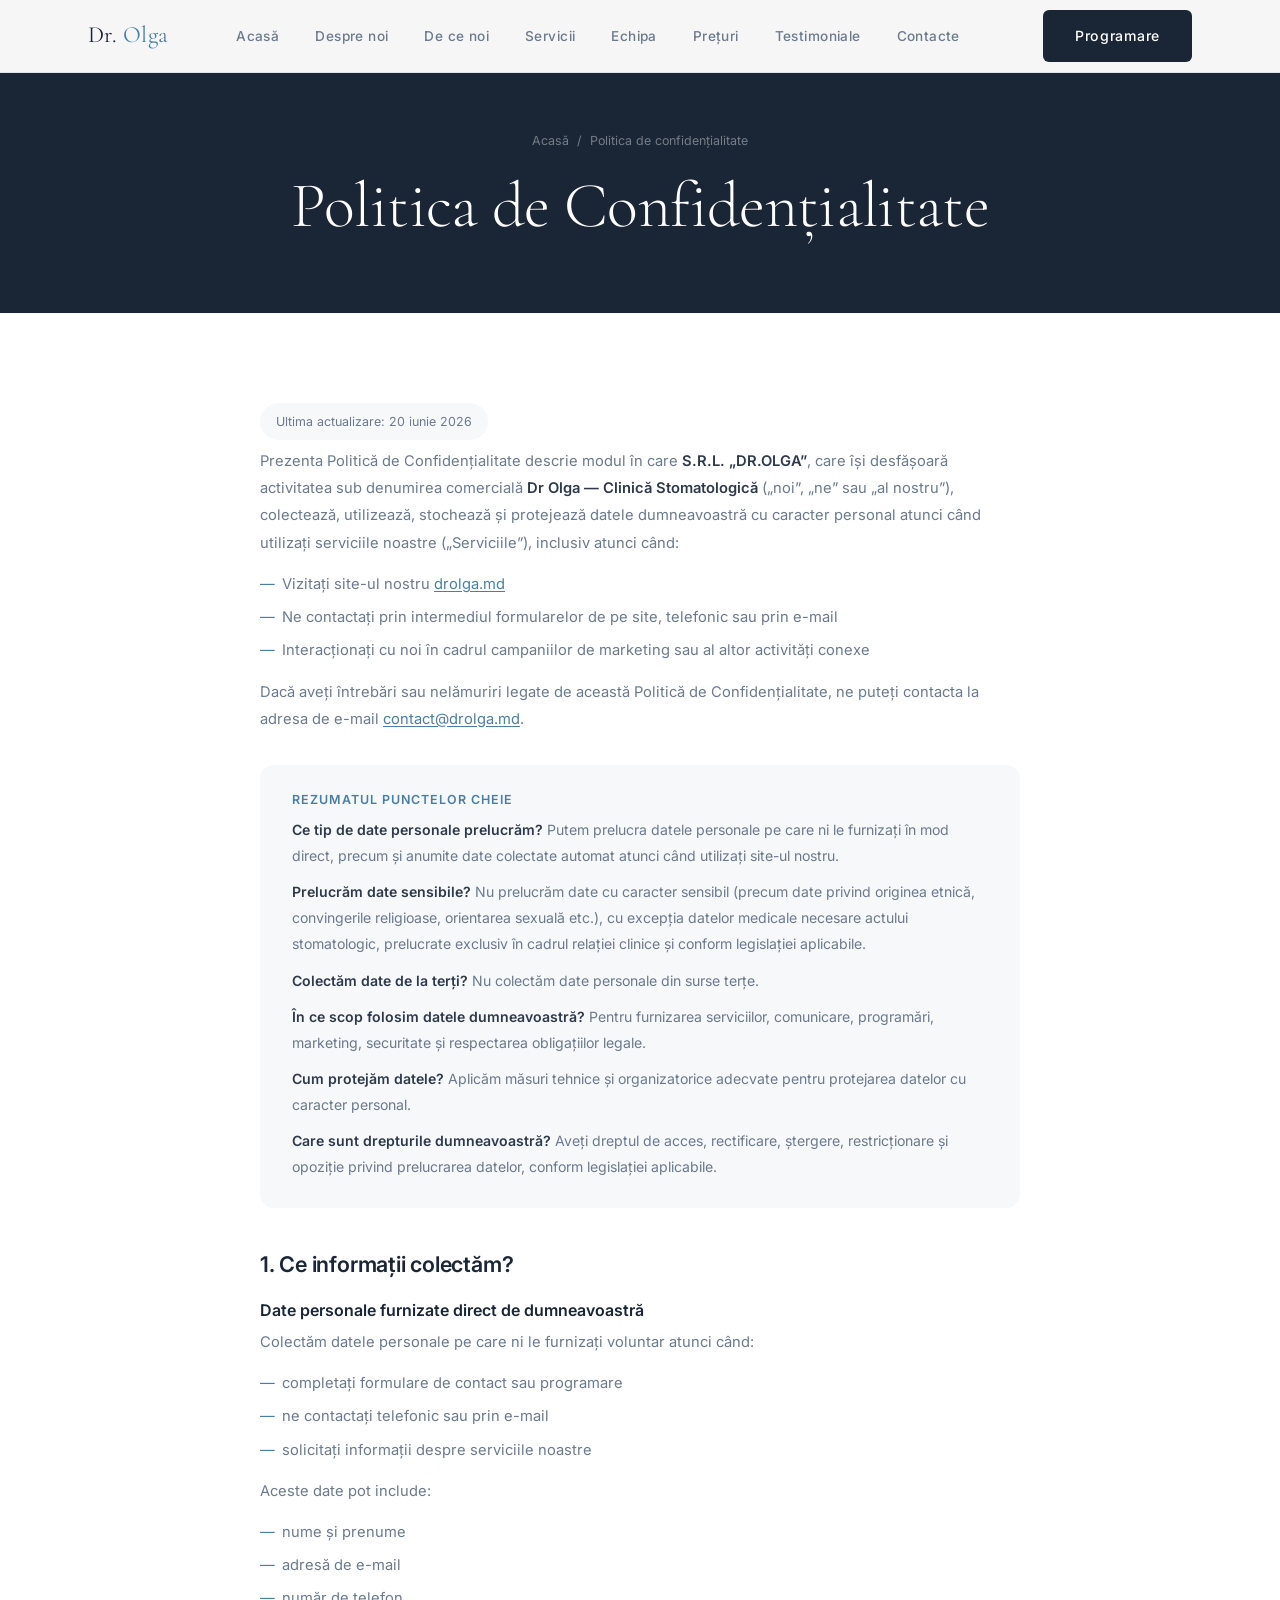
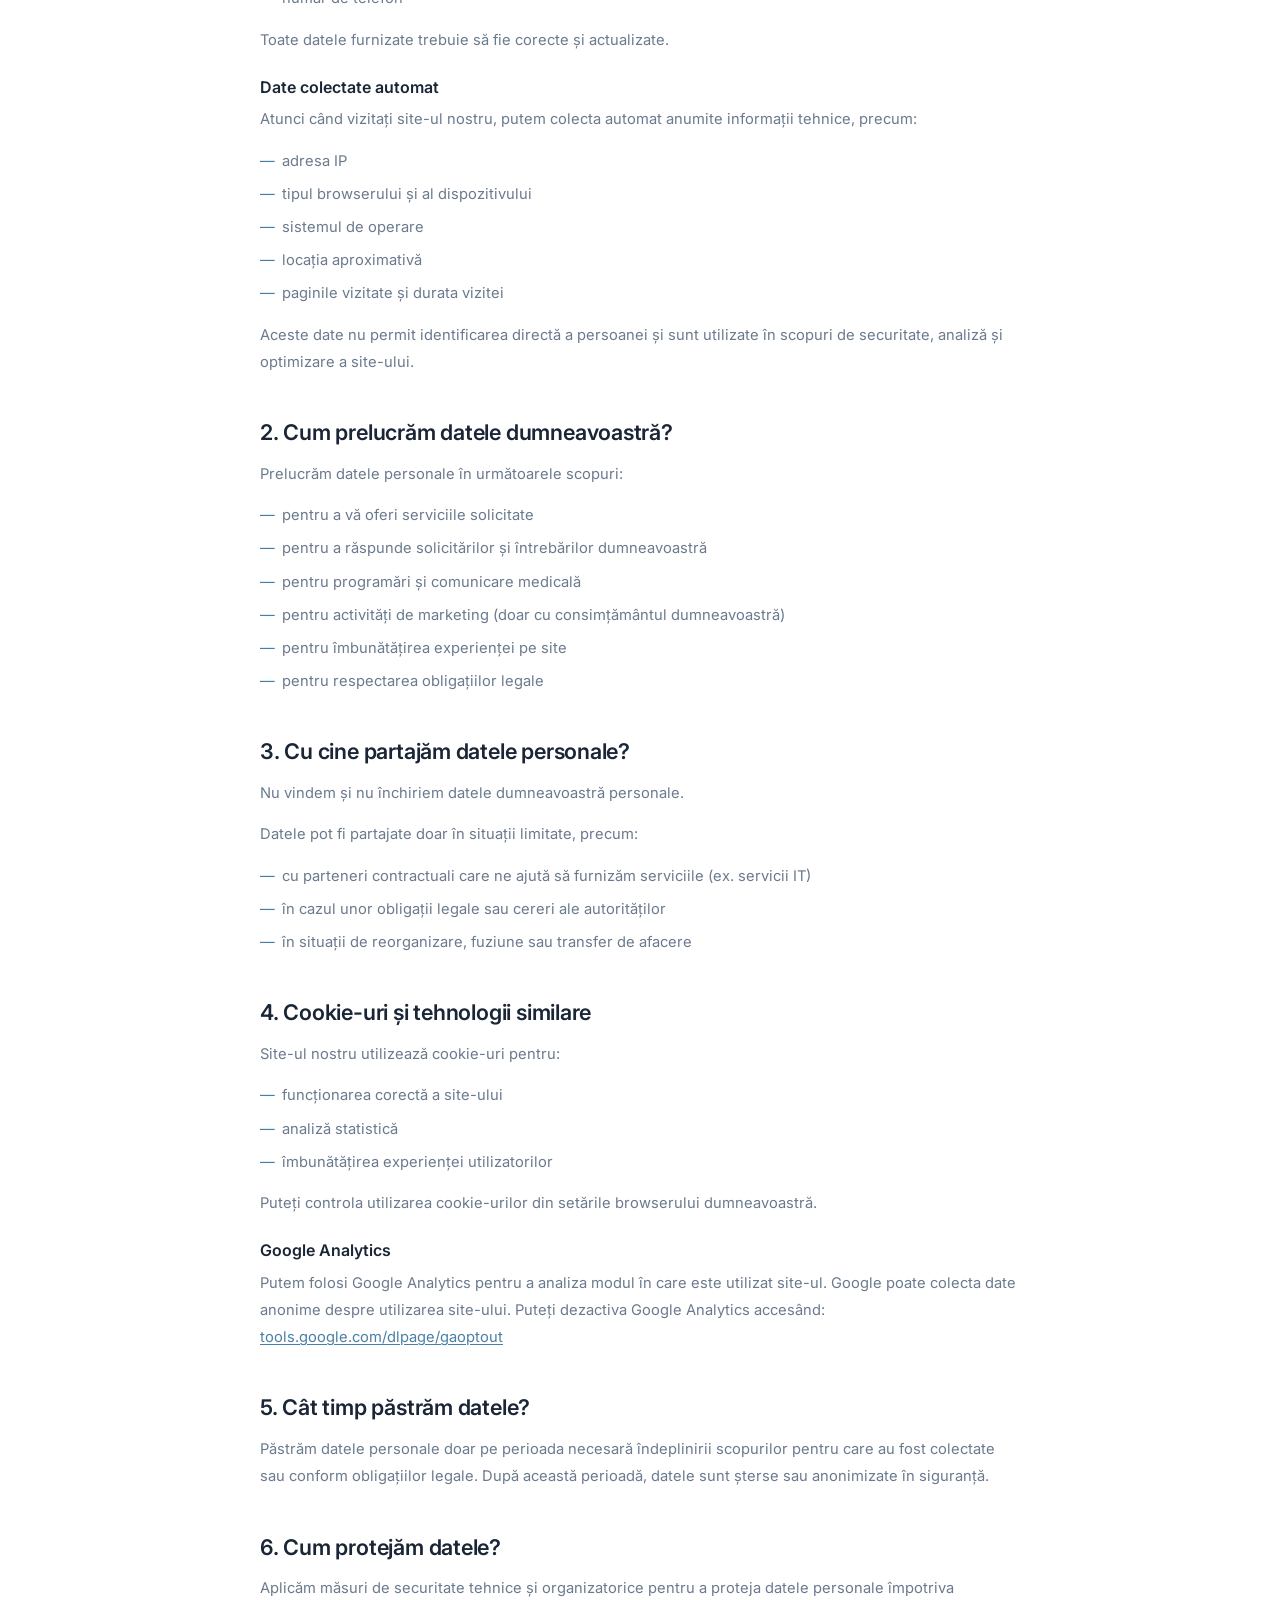
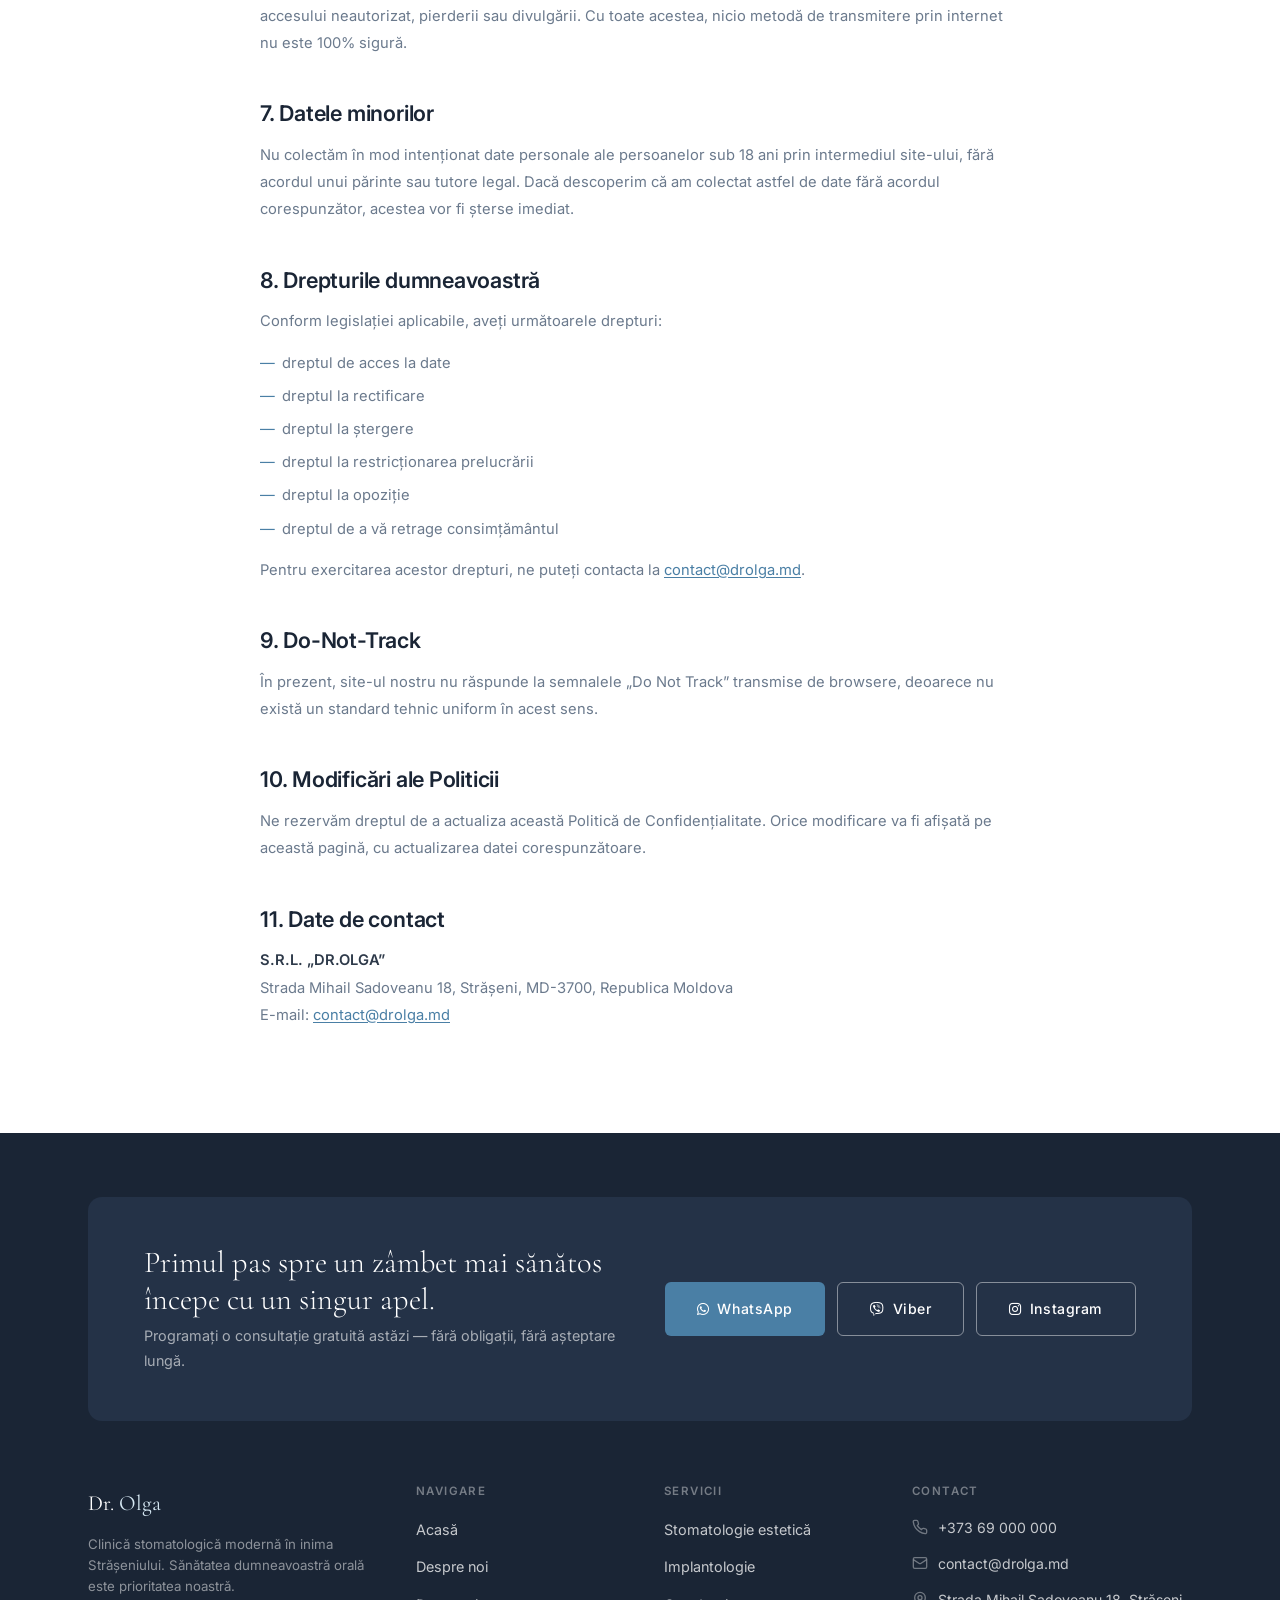
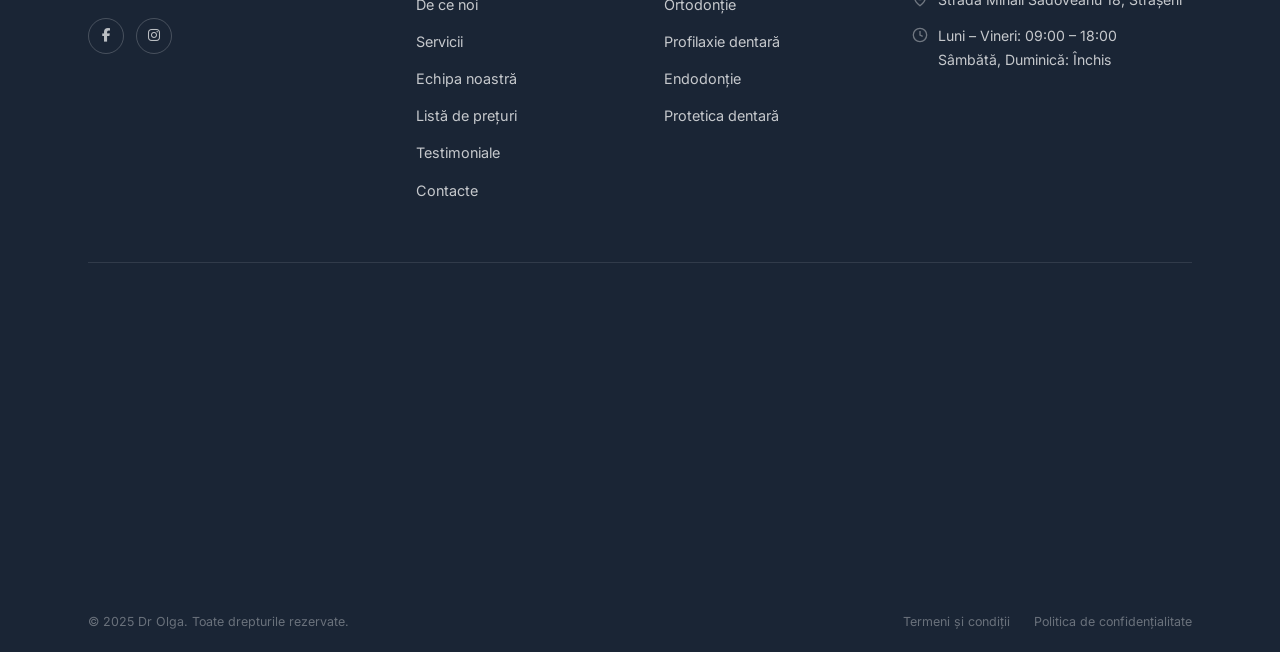
==== commit c3fee0b1: "removed fullstops" ====
--- a/confidentialitate.html
+++ b/confidentialitate.html
@@ -3,8 +3,8 @@
 <head>
   <meta charset="UTF-8" />
   <meta name="viewport" content="width=device-width, initial-scale=1.0" />
-  <title>Politica de Confidențialitate — Dr. Olga Clinică Stomatologică</title>
-  <meta name="description" content="Politica de Confidențialitate a clinicii stomatologice Dr. Olga, operată de S.R.L. „DR.OLGA”. Aflați cum colectăm și protejăm datele dumneavoastră." />
+  <title>Politica de Confidențialitate — Dr Olga Clinică Stomatologică</title>
+  <meta name="description" content="Politica de Confidențialitate a clinicii stomatologice Dr Olga, operată de S.R.L. „DR.OLGA”. Aflați cum colectăm și protejăm datele dumneavoastră." />
   <link rel="canonical" href="https://drolga.onrender.com/confidentialitate.html" />
   <meta name="robots" content="noindex, follow" />
   <link rel="preconnect" href="https://fonts.googleapis.com" />
@@ -121,7 +121,7 @@
       <span class="legal-updated">Ultima actualizare: 20 iunie 2026</span>
 
       <p>
-        Prezenta Politică de Confidențialitate descrie modul în care <strong>S.R.L. „DR.OLGA”</strong>, care își desfășoară activitatea sub denumirea comercială <strong>Dr. Olga — Clinică Stomatologică</strong> („noi”, „ne” sau „al nostru”), colectează, utilizează, stochează și protejează datele dumneavoastră cu caracter personal atunci când utilizați serviciile noastre („Serviciile”), inclusiv atunci când:
+        Prezenta Politică de Confidențialitate descrie modul în care <strong>S.R.L. „DR.OLGA”</strong>, care își desfășoară activitatea sub denumirea comercială <strong>Dr Olga — Clinică Stomatologică</strong> („noi”, „ne” sau „al nostru”), colectează, utilizează, stochează și protejează datele dumneavoastră cu caracter personal atunci când utilizați serviciile noastre („Serviciile”), inclusiv atunci când:
       </p>
       <ul>
         <li>Vizitați site-ul nostru <a href="https://drolga.md/">drolga.md</a></li>
@@ -287,9 +287,9 @@
         <div class="footer__contact-item"><svg width="16" height="16" viewBox="0 0 24 24" fill="none" stroke="currentColor" stroke-width="2"><circle cx="12" cy="12" r="10"/><polyline points="12 6 12 12 16 14"/></svg><span>Luni – Vineri: 09:00 – 18:00<br>Sâmbătă, Duminică: Închis</span></div>
       </div>
     </div>
-    <div class="footer__map"><iframe src="https://www.google.com/maps?q=strada+Mihail+Sadoveanu+18,+Str%C4%83%C8%99eni,+Moldova&output=embed" width="100%" height="280" style="border:0;" allowfullscreen="" loading="lazy" referrerpolicy="no-referrer-when-downgrade" title="Locația clinicii Dr. Olga"></iframe></div>
+    <div class="footer__map"><iframe src="https://www.google.com/maps?q=strada+Mihail+Sadoveanu+18,+Str%C4%83%C8%99eni,+Moldova&output=embed" width="100%" height="280" style="border:0;" allowfullscreen="" loading="lazy" referrerpolicy="no-referrer-when-downgrade" title="Locația clinicii Dr Olga"></iframe></div>
     <div class="footer__bottom">
-      <span>© 2025 Dr. Olga. Toate drepturile rezervate.</span>
+      <span>© 2025 Dr Olga. Toate drepturile rezervate.</span>
       <div class="footer__bottom-links"><a href="termeni.html">Termeni și condiții</a><a href="confidentialitate.html">Politica de confidențialitate</a></div>
     </div>
   </div>
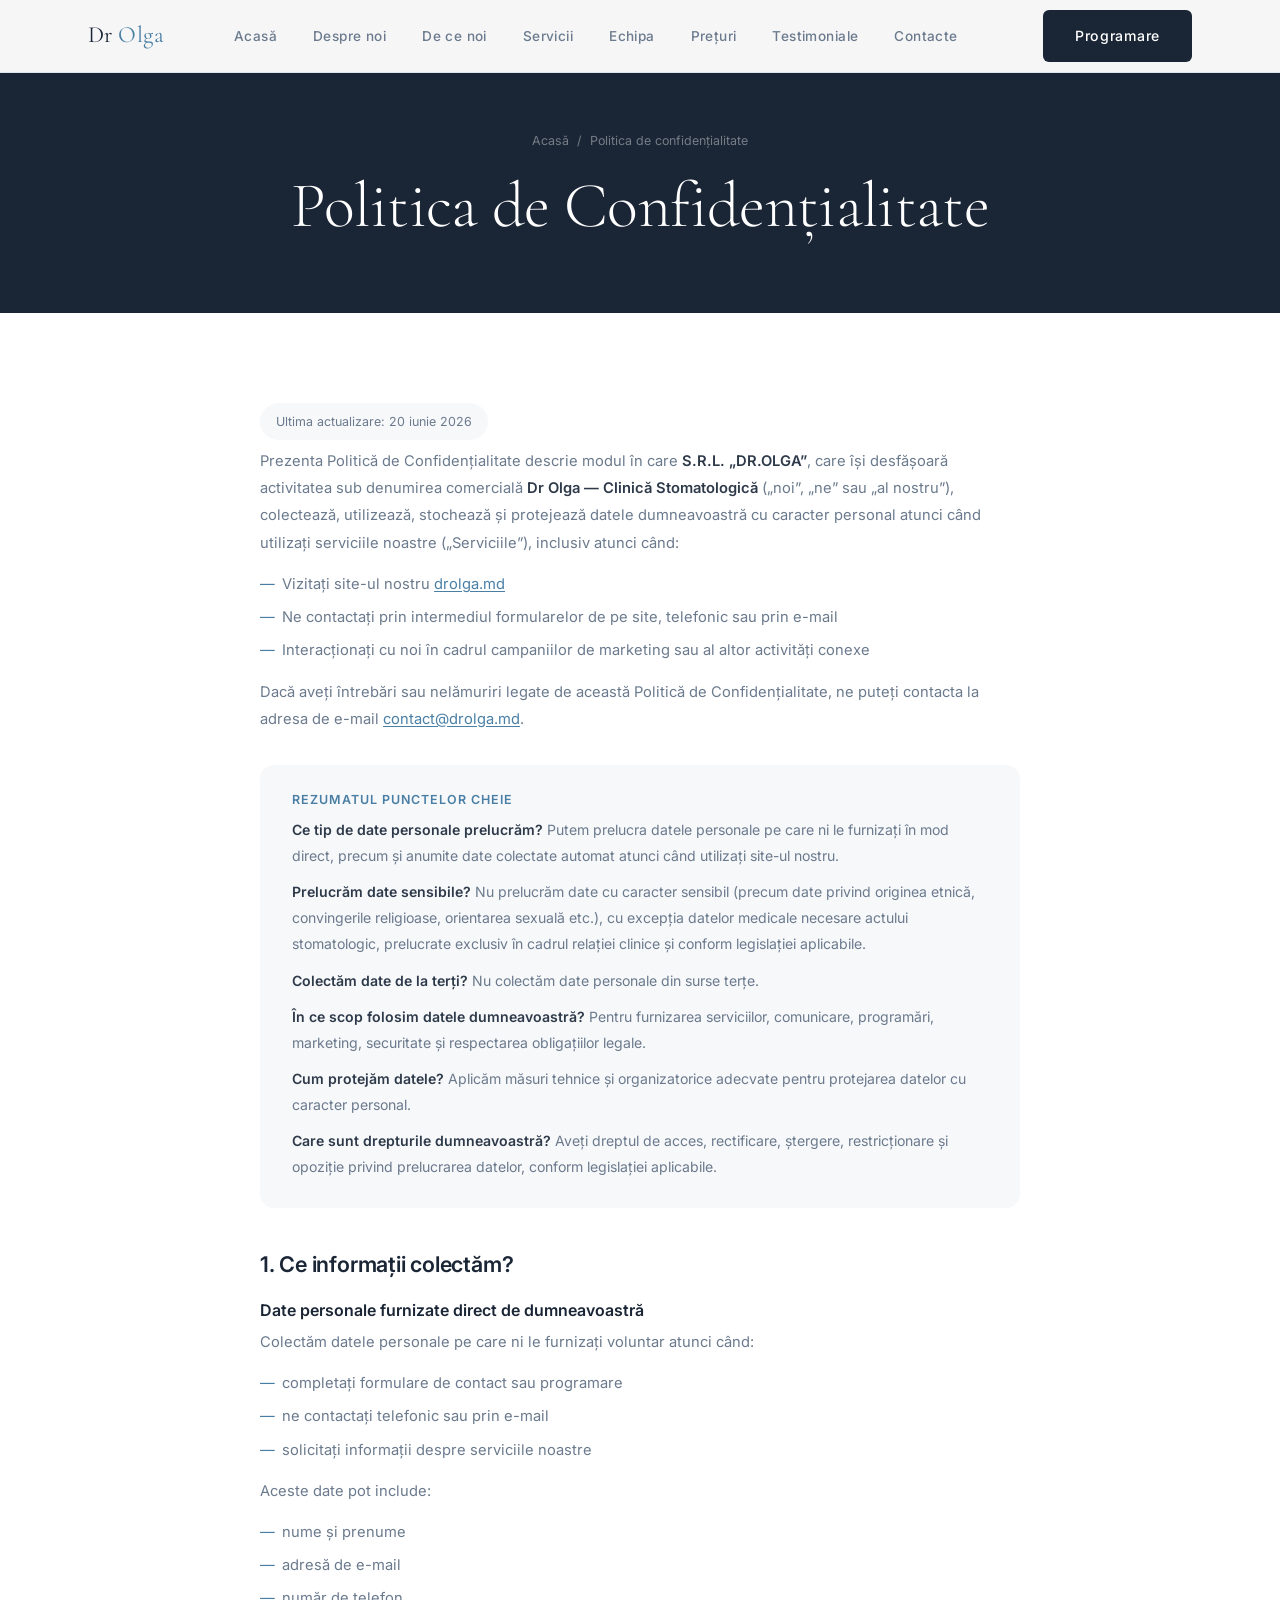
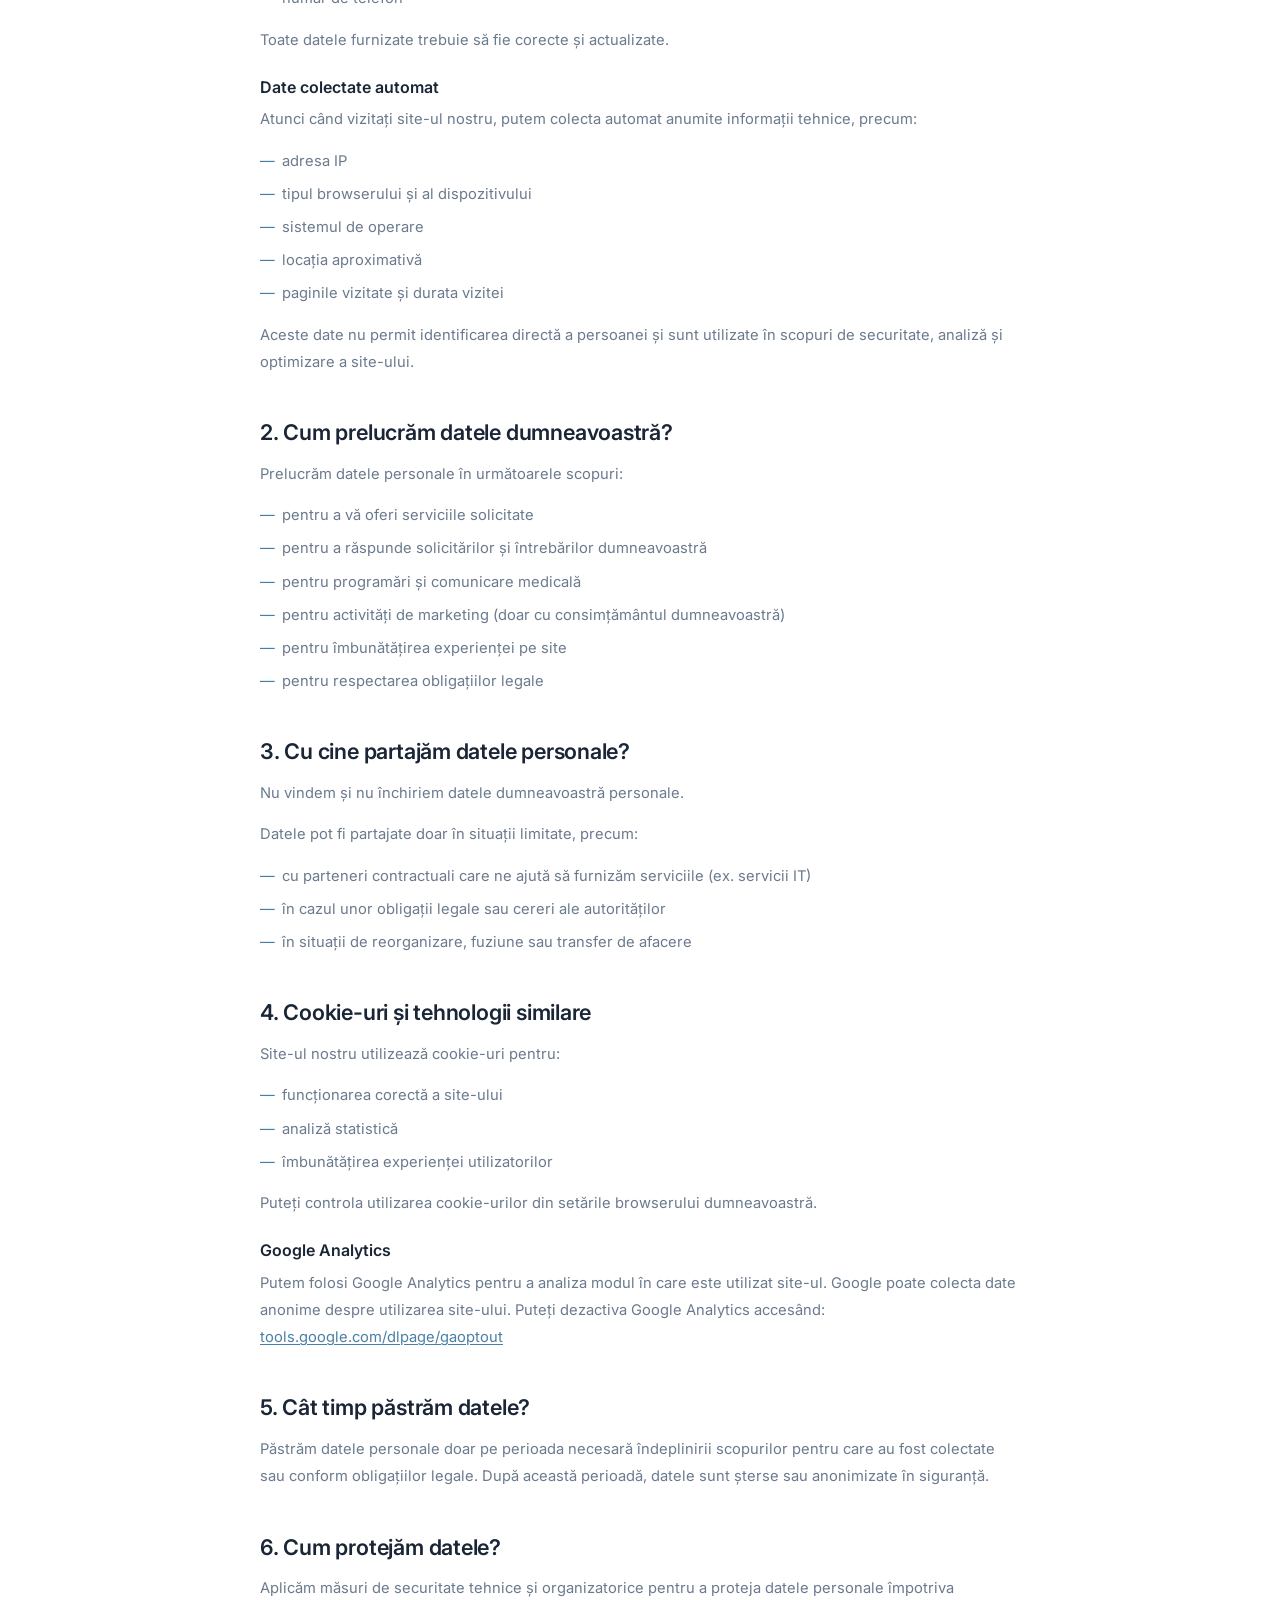
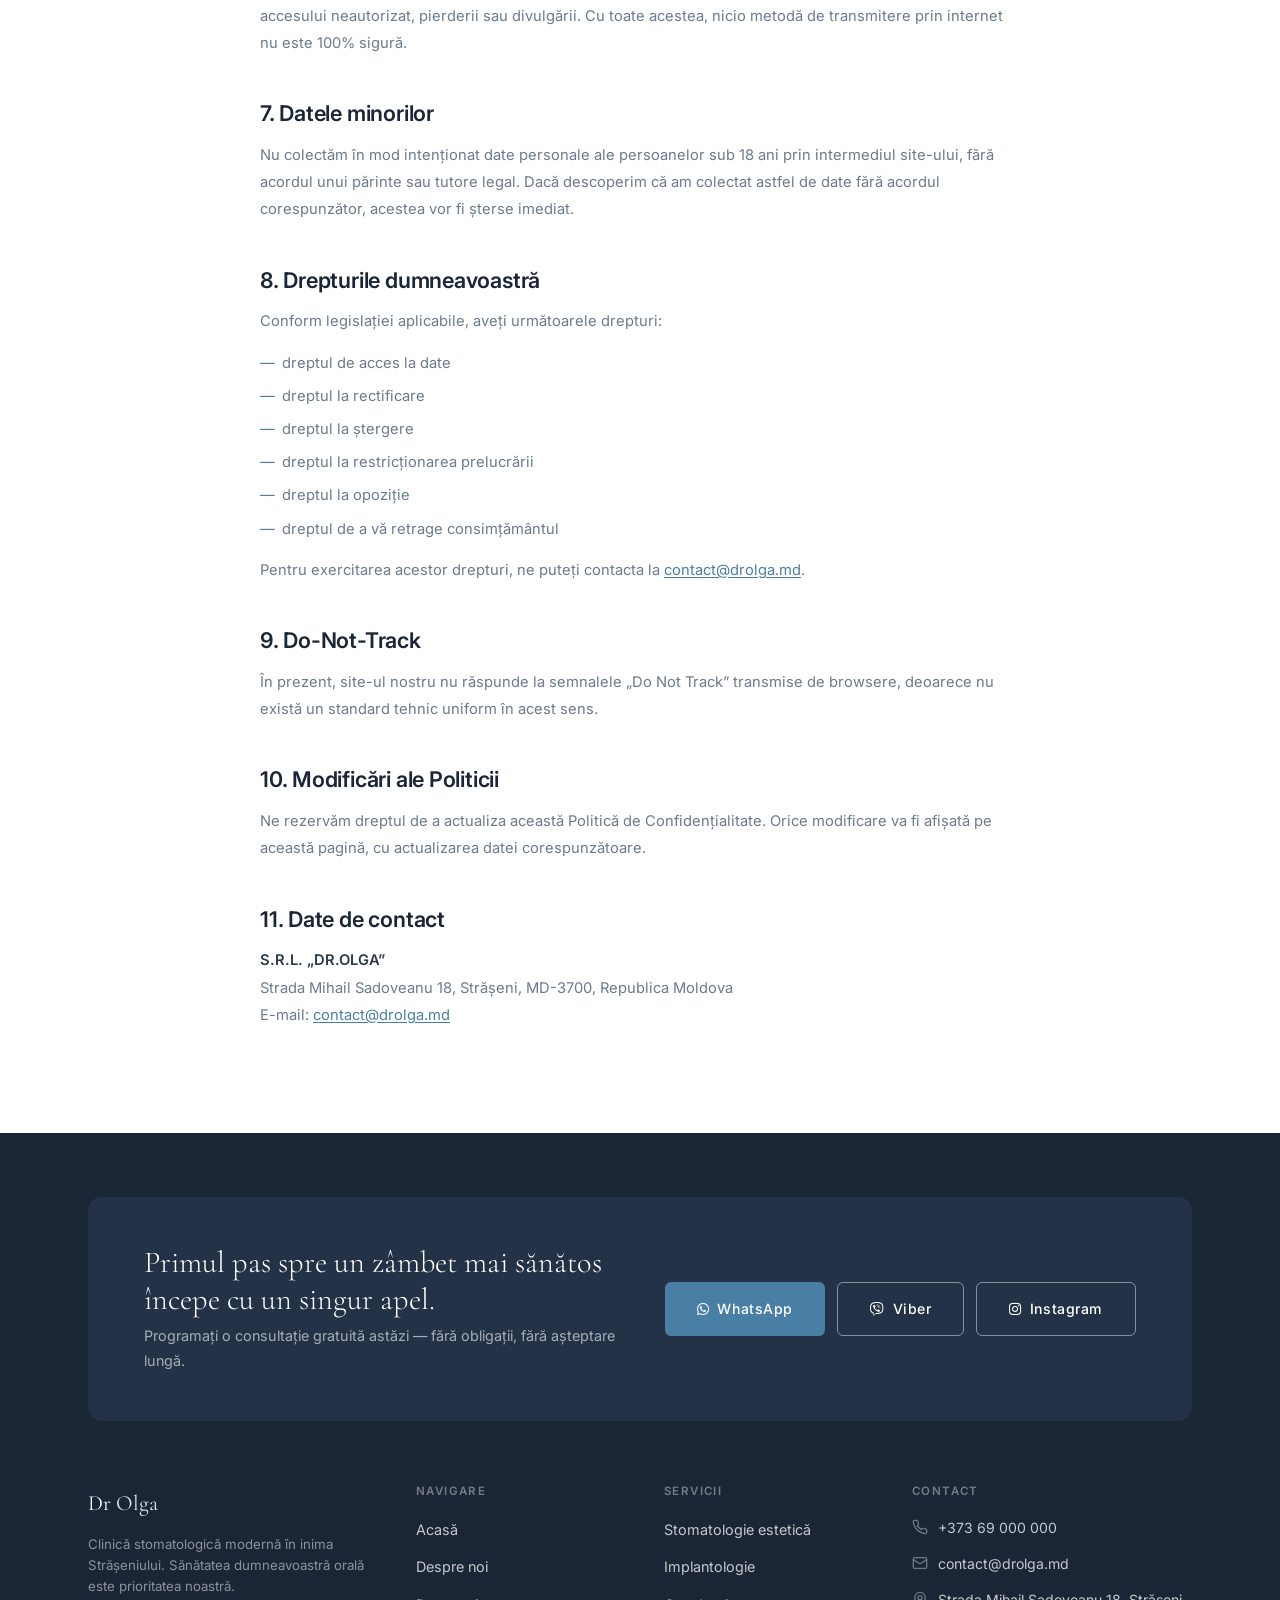
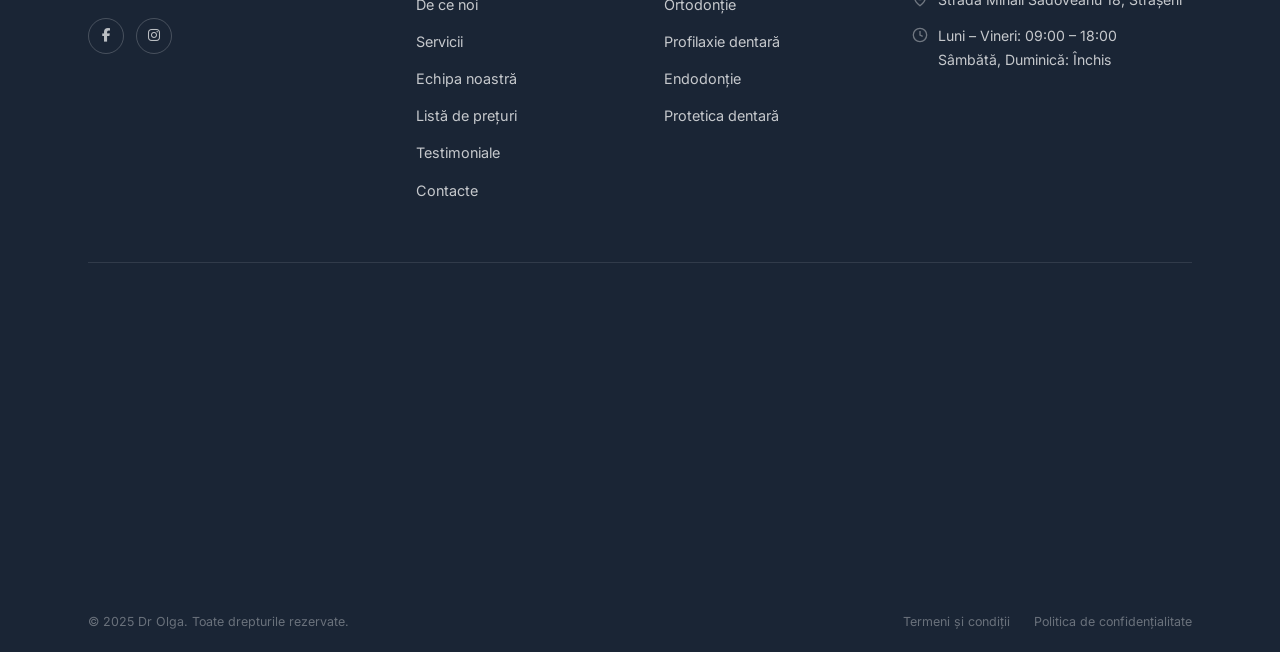
==== commit 9b4c3185: "small changes" ====
--- a/confidentialitate.html
+++ b/confidentialitate.html
@@ -84,7 +84,7 @@
 
 <nav class="navbar">
   <div class="container navbar__inner">
-    <a href="/" class="navbar__logo">Dr. <span>Olga</span></a>
+    <a href="/" class="navbar__logo">Dr <span>Olga</span></a>
     <ul class="navbar__links">
       <li><a href="/">Acasă</a></li>
       <li><a href="despre-noi.html">Despre noi</a></li>
@@ -270,7 +270,7 @@
     </div>
     <div class="footer__grid">
       <div>
-        <div class="footer__brand-logo">Dr. <span>Olga</span></div>
+        <div class="footer__brand-logo">Dr <span>Olga</span></div>
         <p class="footer__tagline">Clinică stomatologică modernă în inima Strășeniului. Sănătatea dumneavoastră orală este prioritatea noastră.</p>
         <div class="footer__socials">
           <a href="https://facebook.com/drolga.md" target="_blank" rel="noopener" class="footer__social-link" aria-label="Facebook"><i class="fa-brands fa-facebook-f"></i></a>
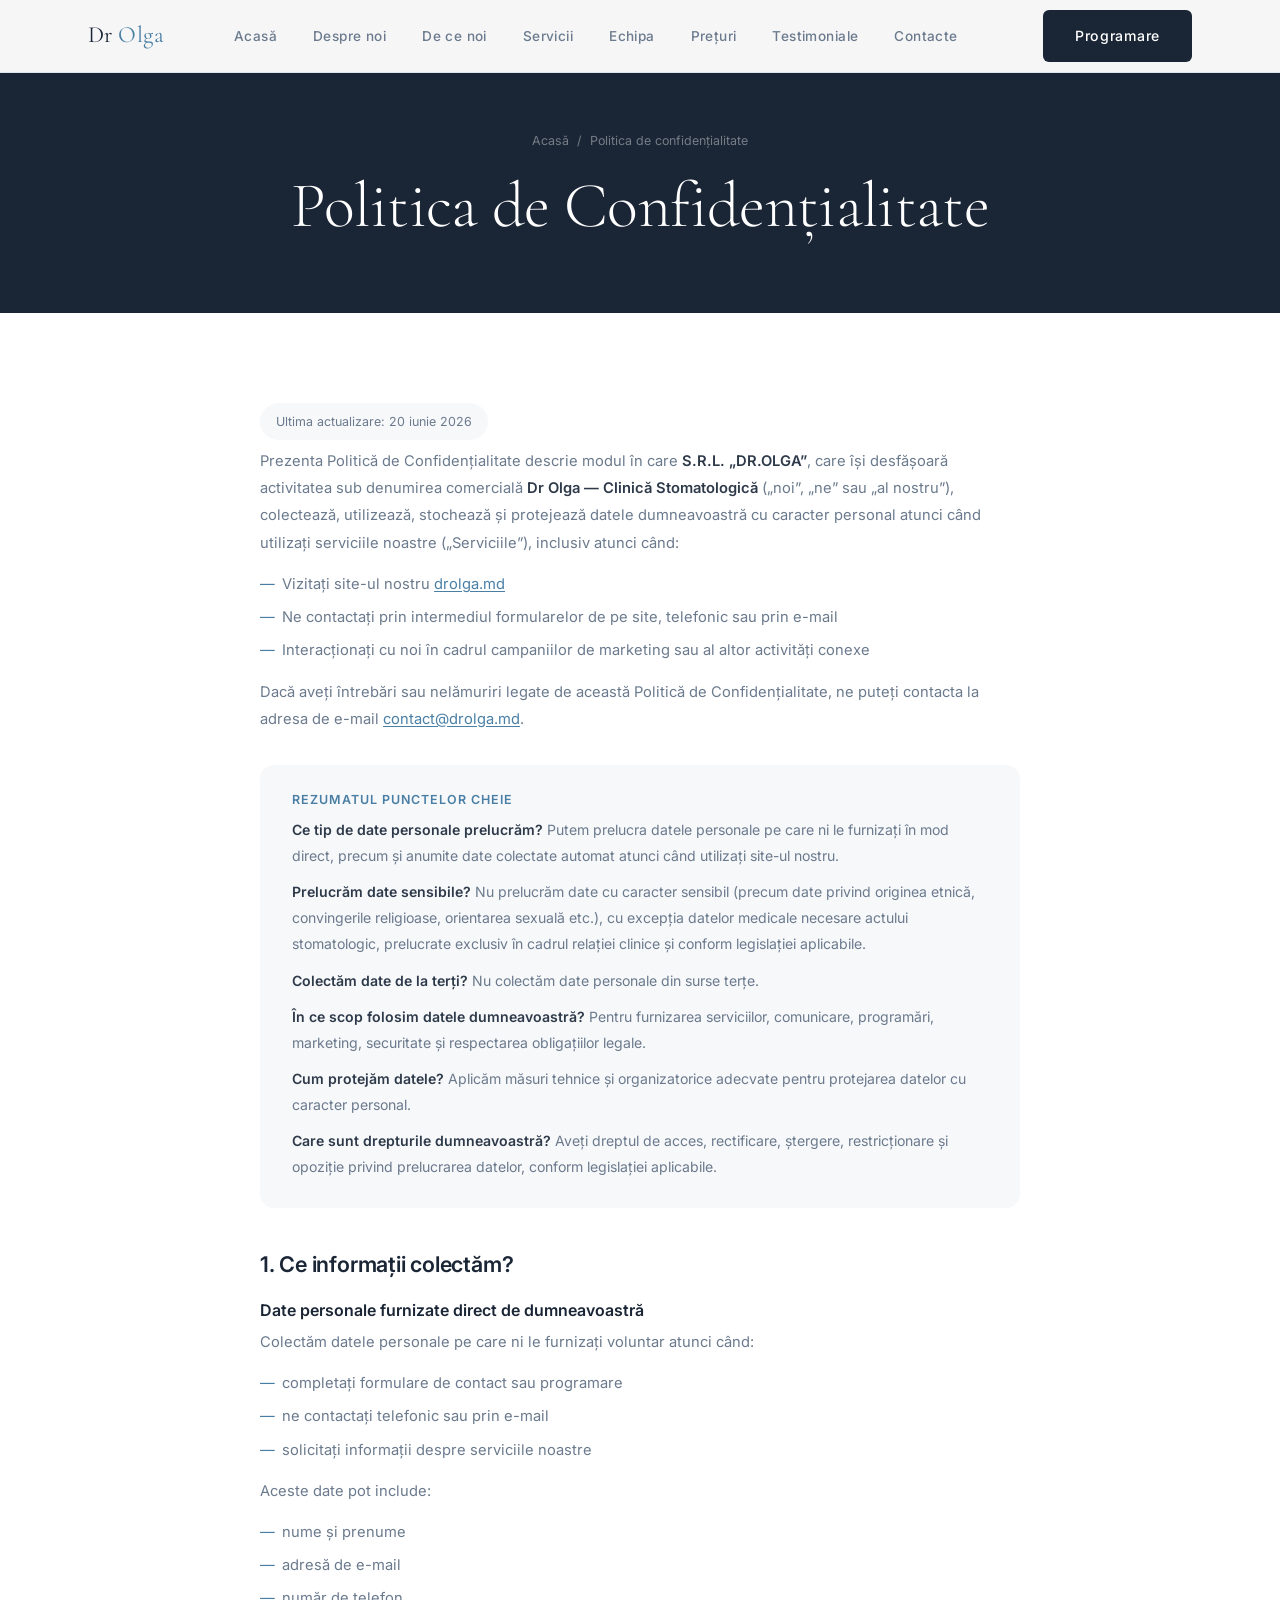
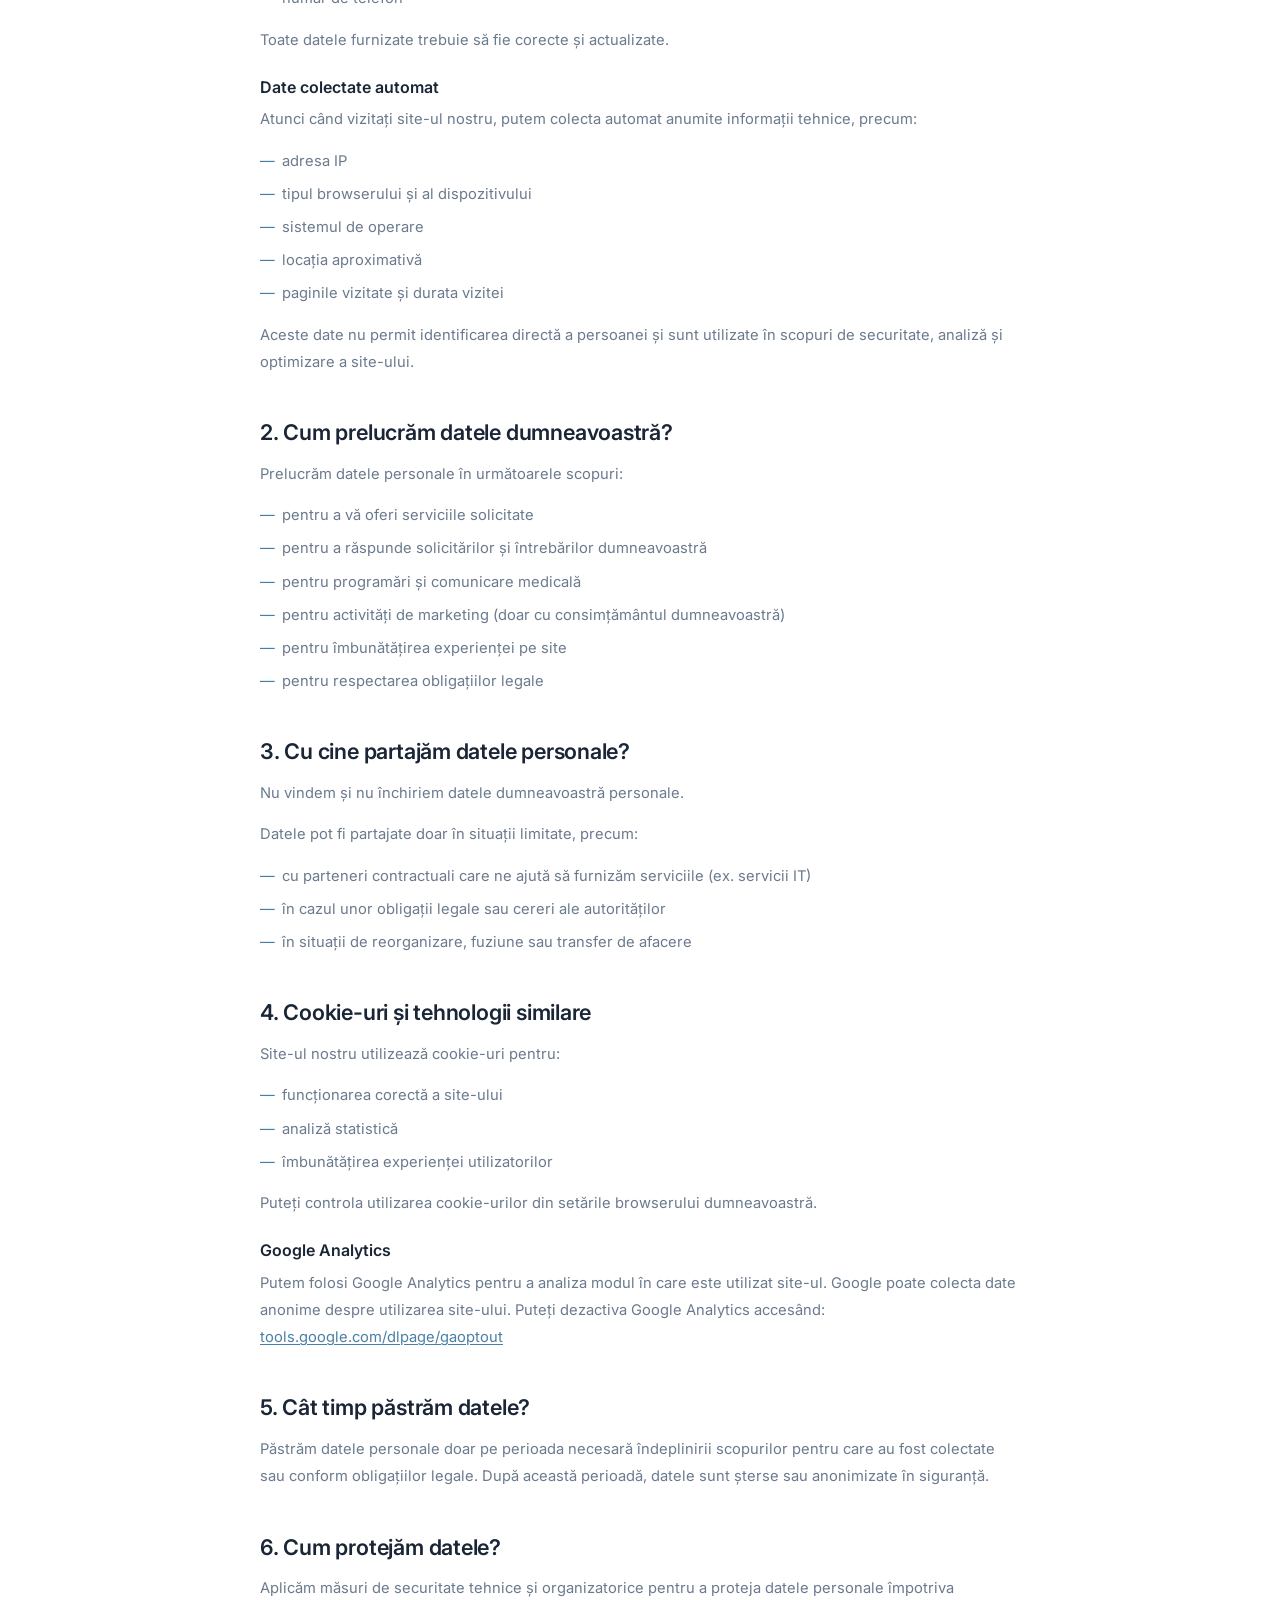
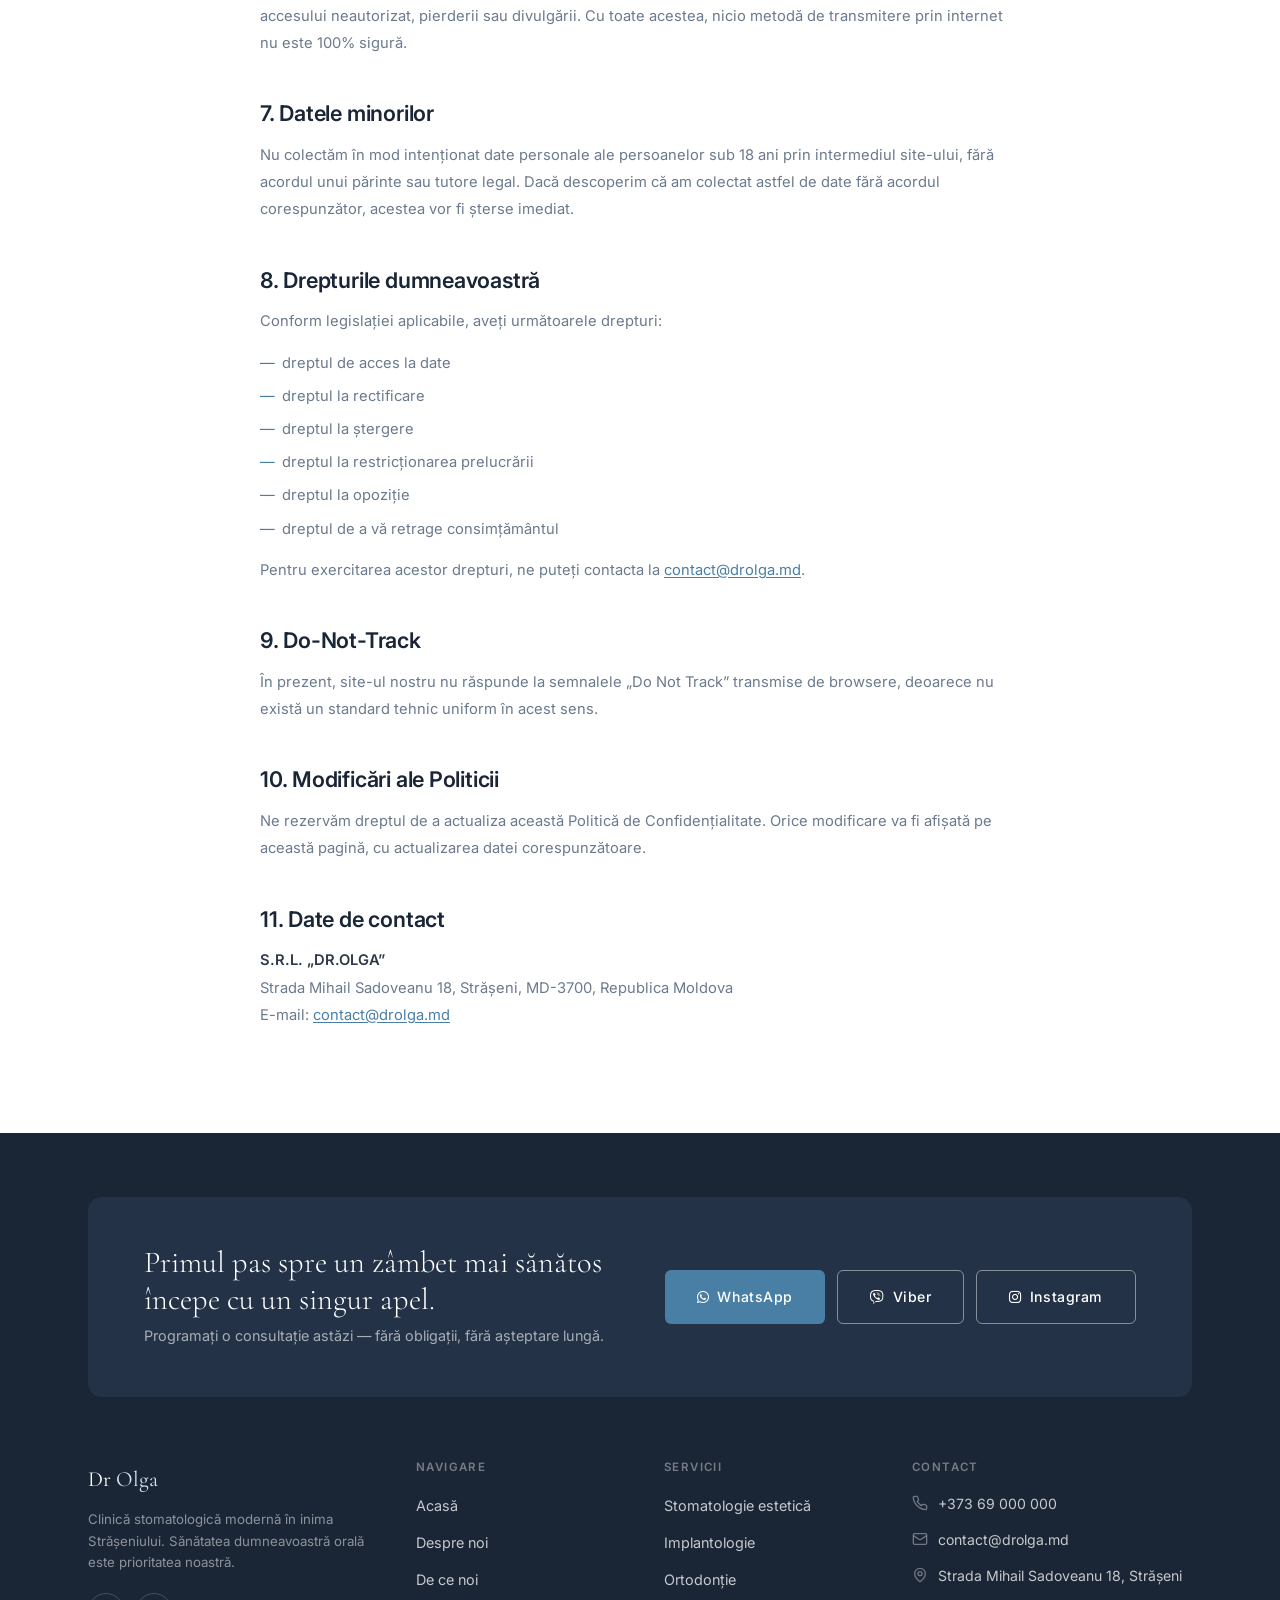
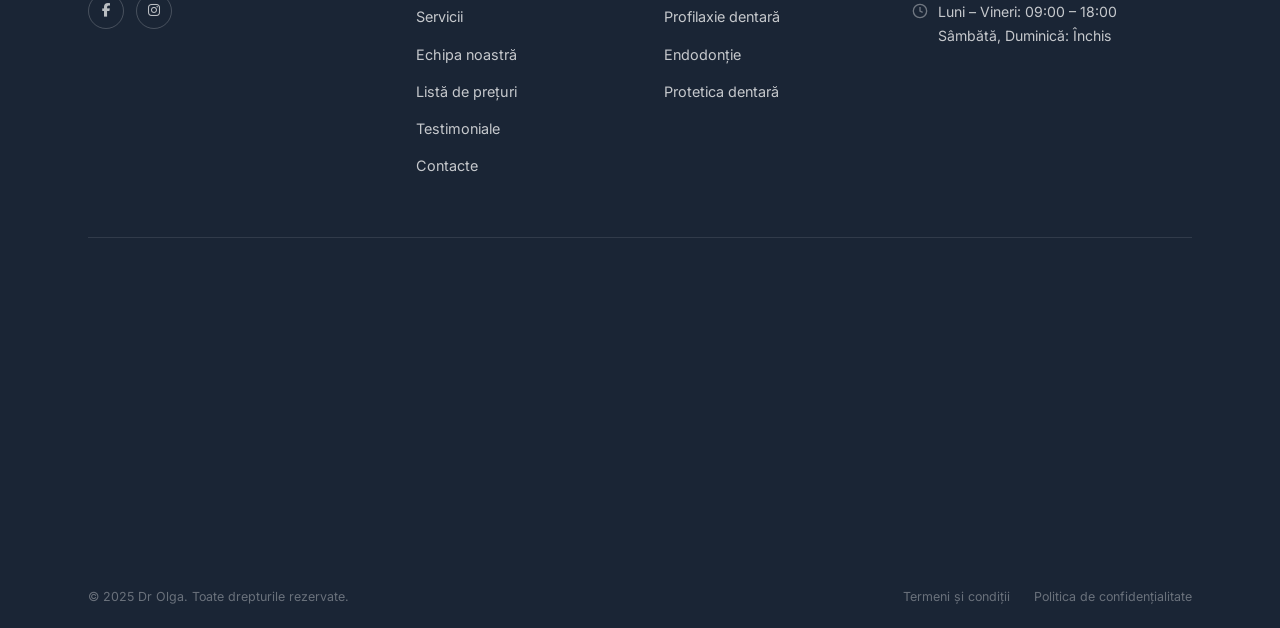
==== commit 8b19f123: "corrected information" ====
--- a/confidentialitate.html
+++ b/confidentialitate.html
@@ -260,7 +260,7 @@
     <div class="footer__cta">
       <div>
         <h3>Primul pas spre un zâmbet mai sănătos<br>începe cu un singur apel.</h3>
-        <p>Programați o consultație gratuită astăzi — fără obligații, fără așteptare lungă.</p>
+        <p>Programați o consultație astăzi — fără obligații, fără așteptare lungă.</p>
       </div>
       <div class="footer__cta-btns">
         <a href="https://wa.me/37369000000" target="_blank" rel="noopener" class="btn btn-steel"><i class="fa-brands fa-whatsapp"></i> WhatsApp</a>
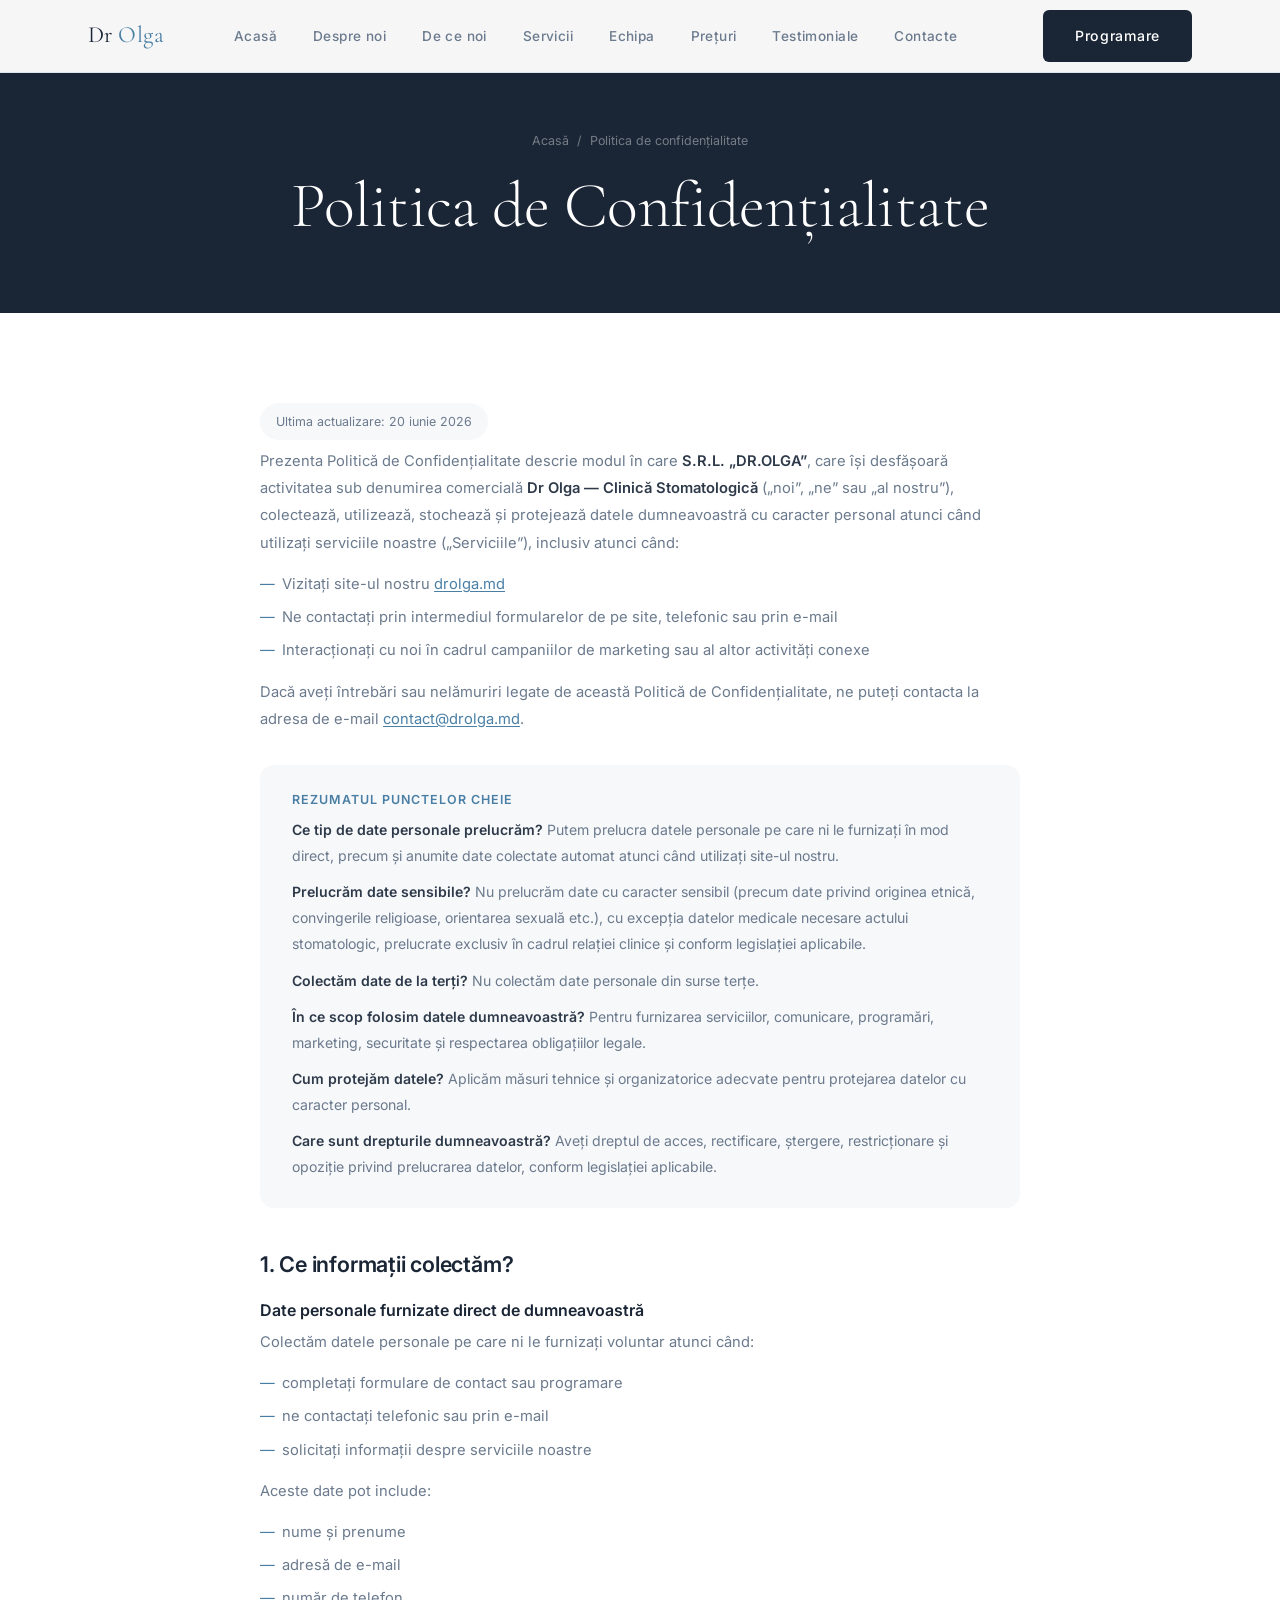
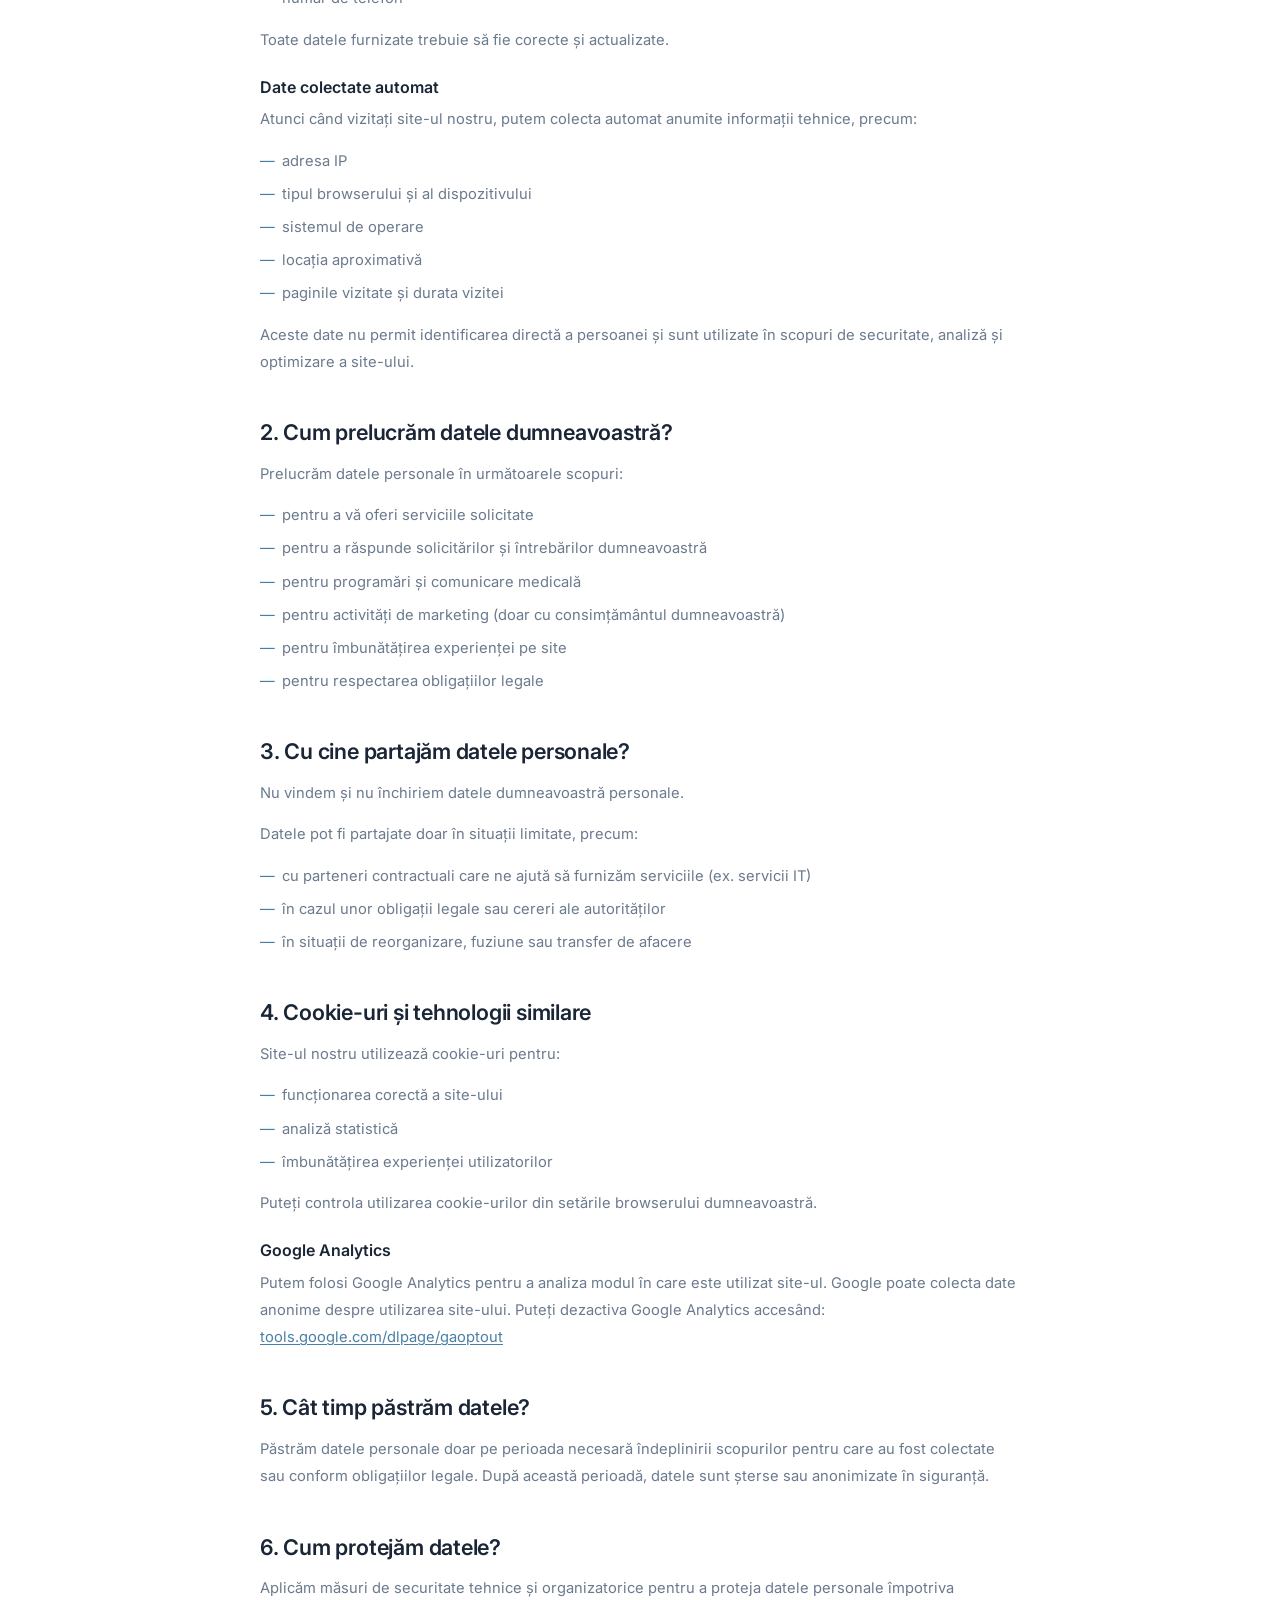
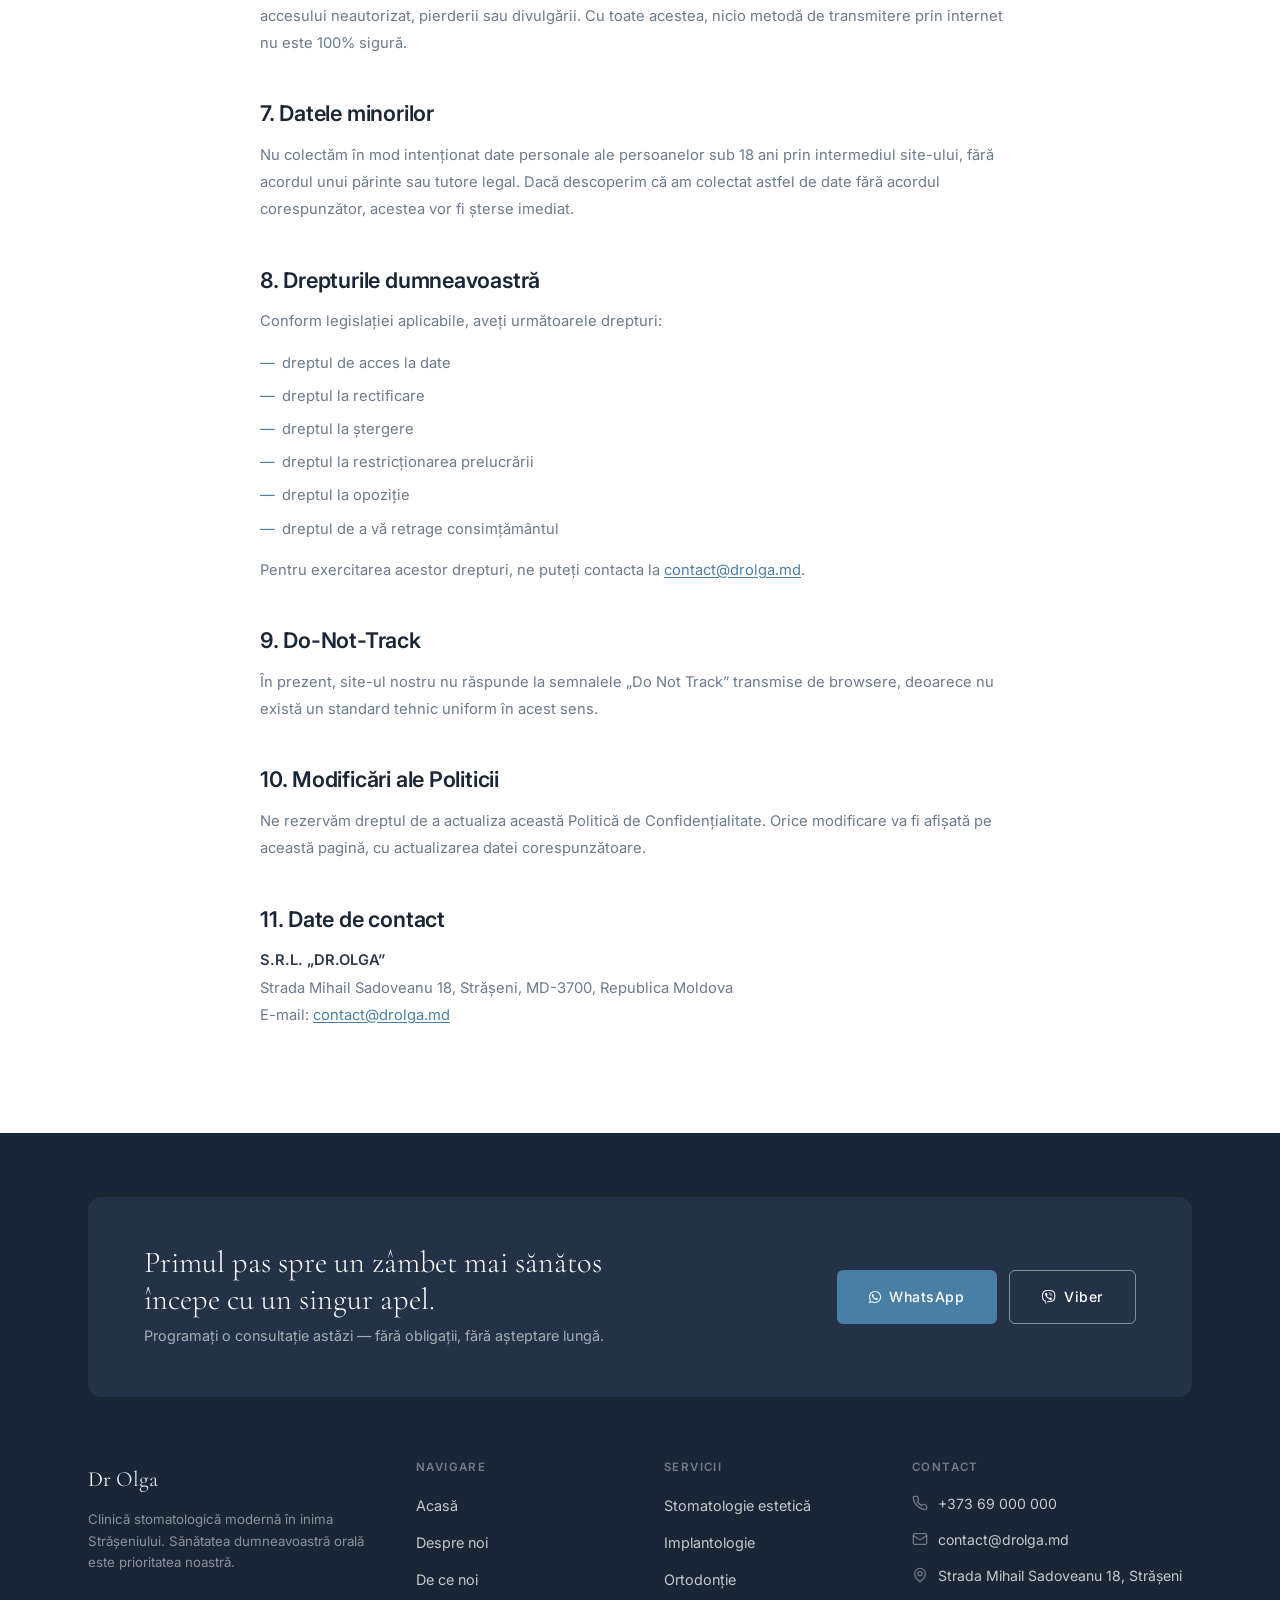
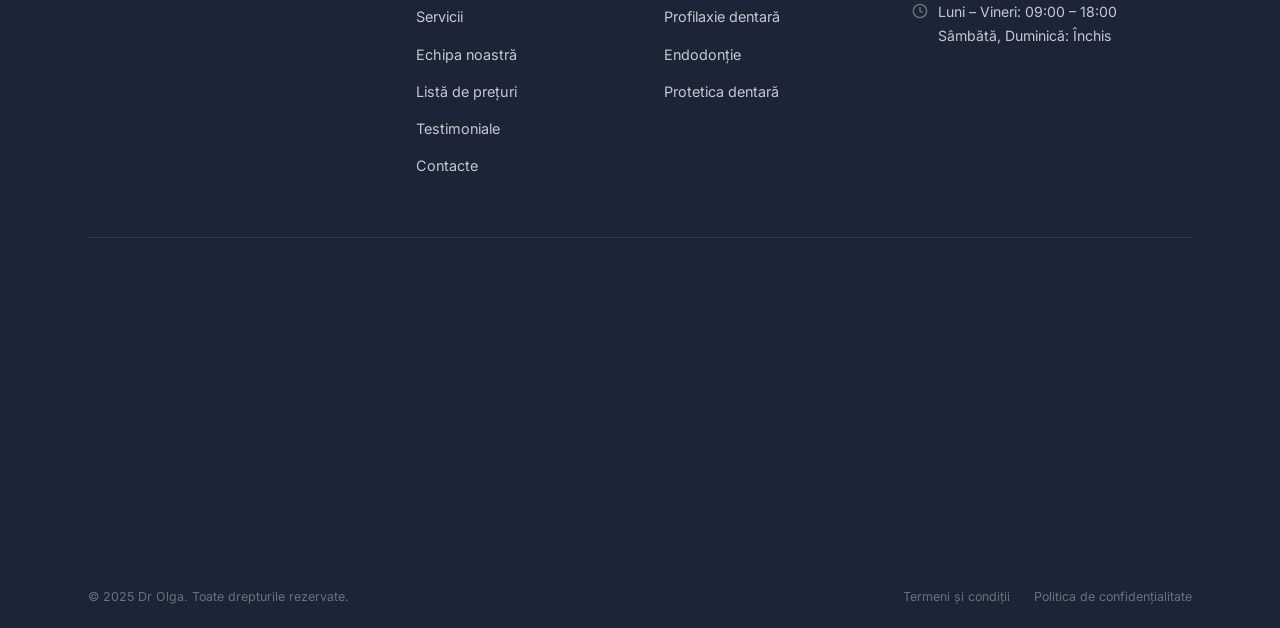
==== commit 887bee72: "removed social icons" ====
--- a/confidentialitate.html
+++ b/confidentialitate.html
@@ -265,17 +265,17 @@
       <div class="footer__cta-btns">
         <a href="https://wa.me/37369000000" target="_blank" rel="noopener" class="btn btn-steel"><i class="fa-brands fa-whatsapp"></i> WhatsApp</a>
         <a href="viber://chat?number=37369000000" class="btn btn-ghost-white"><i class="fa-brands fa-viber"></i> Viber</a>
-        <a href="https://instagram.com/drolga.md" target="_blank" rel="noopener" class="btn btn-ghost-white"><i class="fa-brands fa-instagram"></i> Instagram</a>
+        <!-- <a href="https://instagram.com/drolga.md" target="_blank" rel="noopener" class="btn btn-ghost-white"><i class="fa-brands fa-instagram"></i> Instagram</a> -->
       </div>
     </div>
     <div class="footer__grid">
       <div>
         <div class="footer__brand-logo">Dr <span>Olga</span></div>
         <p class="footer__tagline">Clinică stomatologică modernă în inima Strășeniului. Sănătatea dumneavoastră orală este prioritatea noastră.</p>
-        <div class="footer__socials">
+        <!-- <div class="footer__socials">
           <a href="https://facebook.com/drolga.md" target="_blank" rel="noopener" class="footer__social-link" aria-label="Facebook"><i class="fa-brands fa-facebook-f"></i></a>
           <a href="https://instagram.com/drolga.md" target="_blank" rel="noopener" class="footer__social-link" aria-label="Instagram"><i class="fa-brands fa-instagram"></i></a>
-        </div>
+        </div> -->
       </div>
       <div class="footer__col"><h4>Navigare</h4><ul><li><a href="/">Acasă</a></li><li><a href="despre-noi.html">Despre noi</a></li><li><a href="de-ce-noi.html">De ce noi</a></li><li><a href="servicii.html">Servicii</a></li><li><a href="echipa.html">Echipa noastră</a></li><li><a href="preturi.html">Listă de prețuri</a></li><li><a href="testimoniale.html">Testimoniale</a></li><li><a href="contacte.html">Contacte</a></li></ul></div>
       <div class="footer__col"><h4>Servicii</h4><ul><li><a href="servicii.html">Stomatologie estetică</a></li><li><a href="servicii.html">Implantologie</a></li><li><a href="servicii.html">Ortodonție</a></li><li><a href="servicii.html">Profilaxie dentară</a></li><li><a href="servicii.html">Endodonție</a></li><li><a href="servicii.html">Protetica dentară</a></li></ul></div>
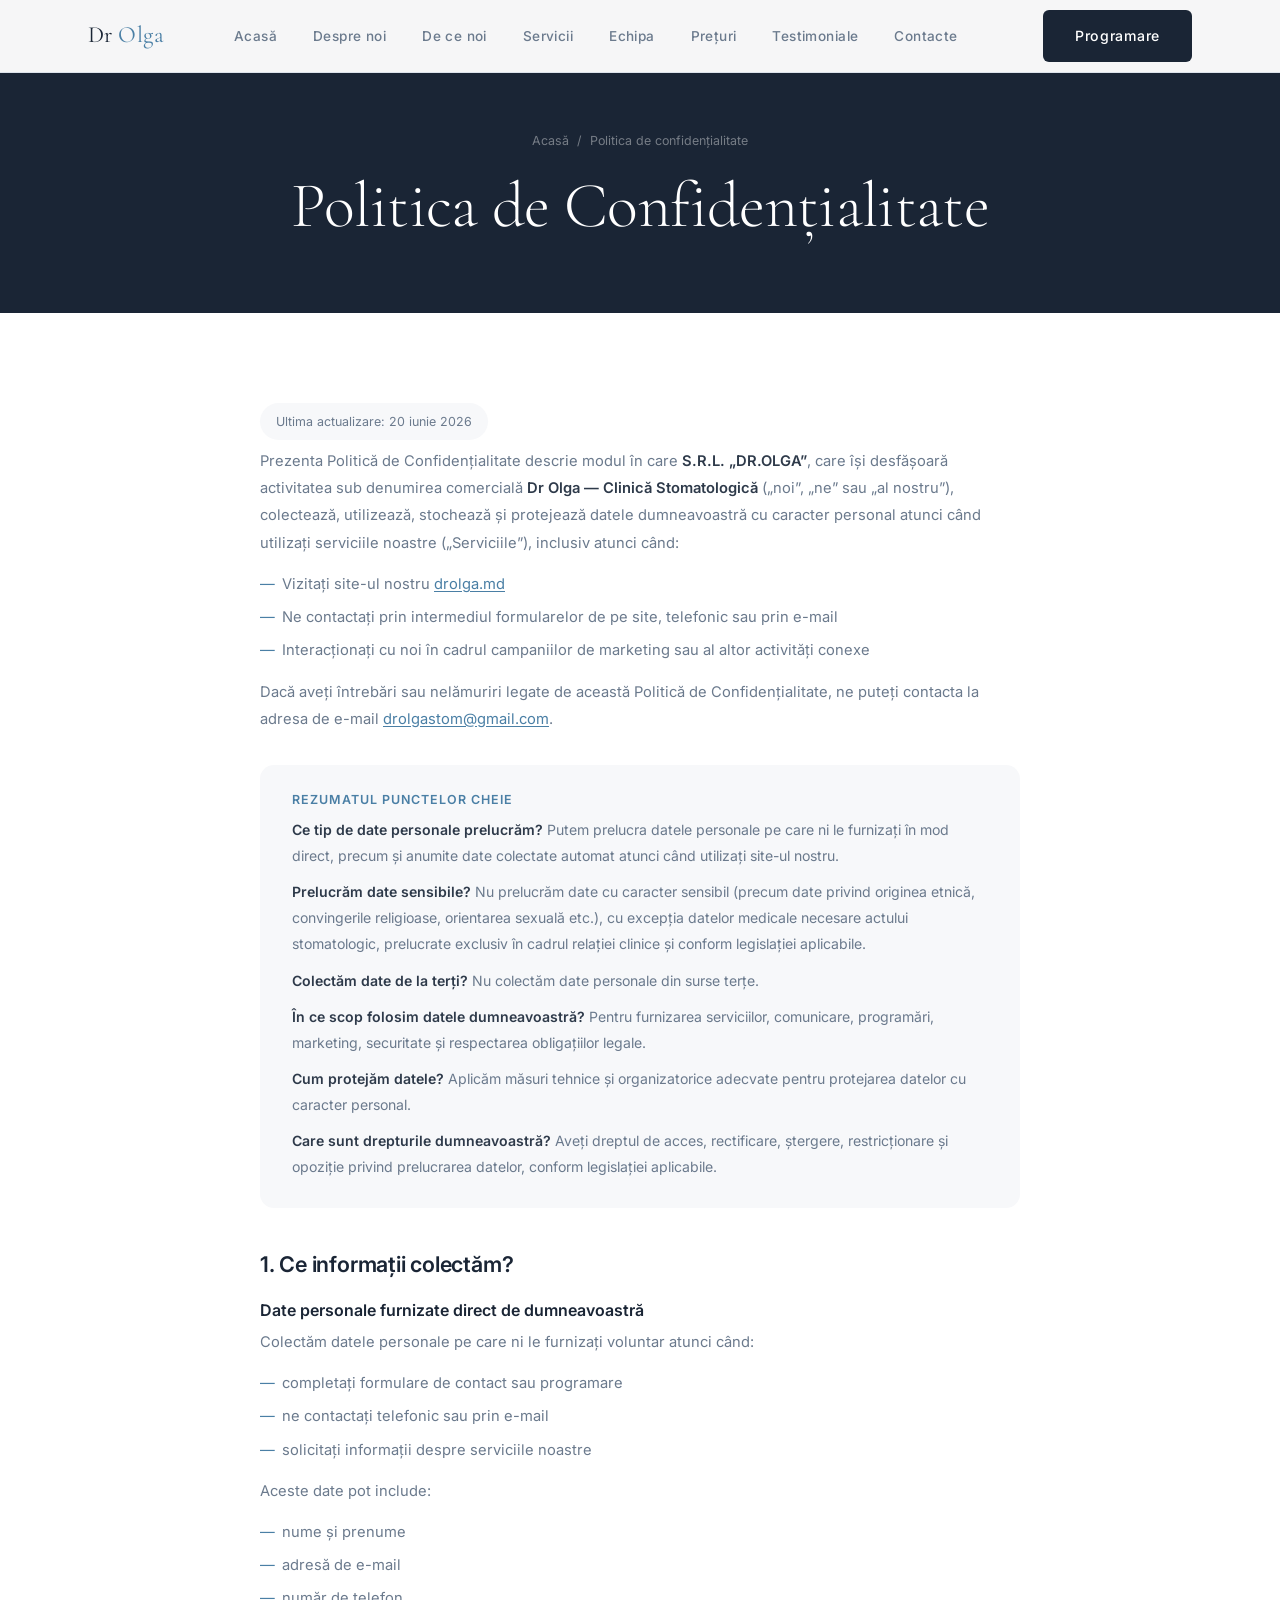
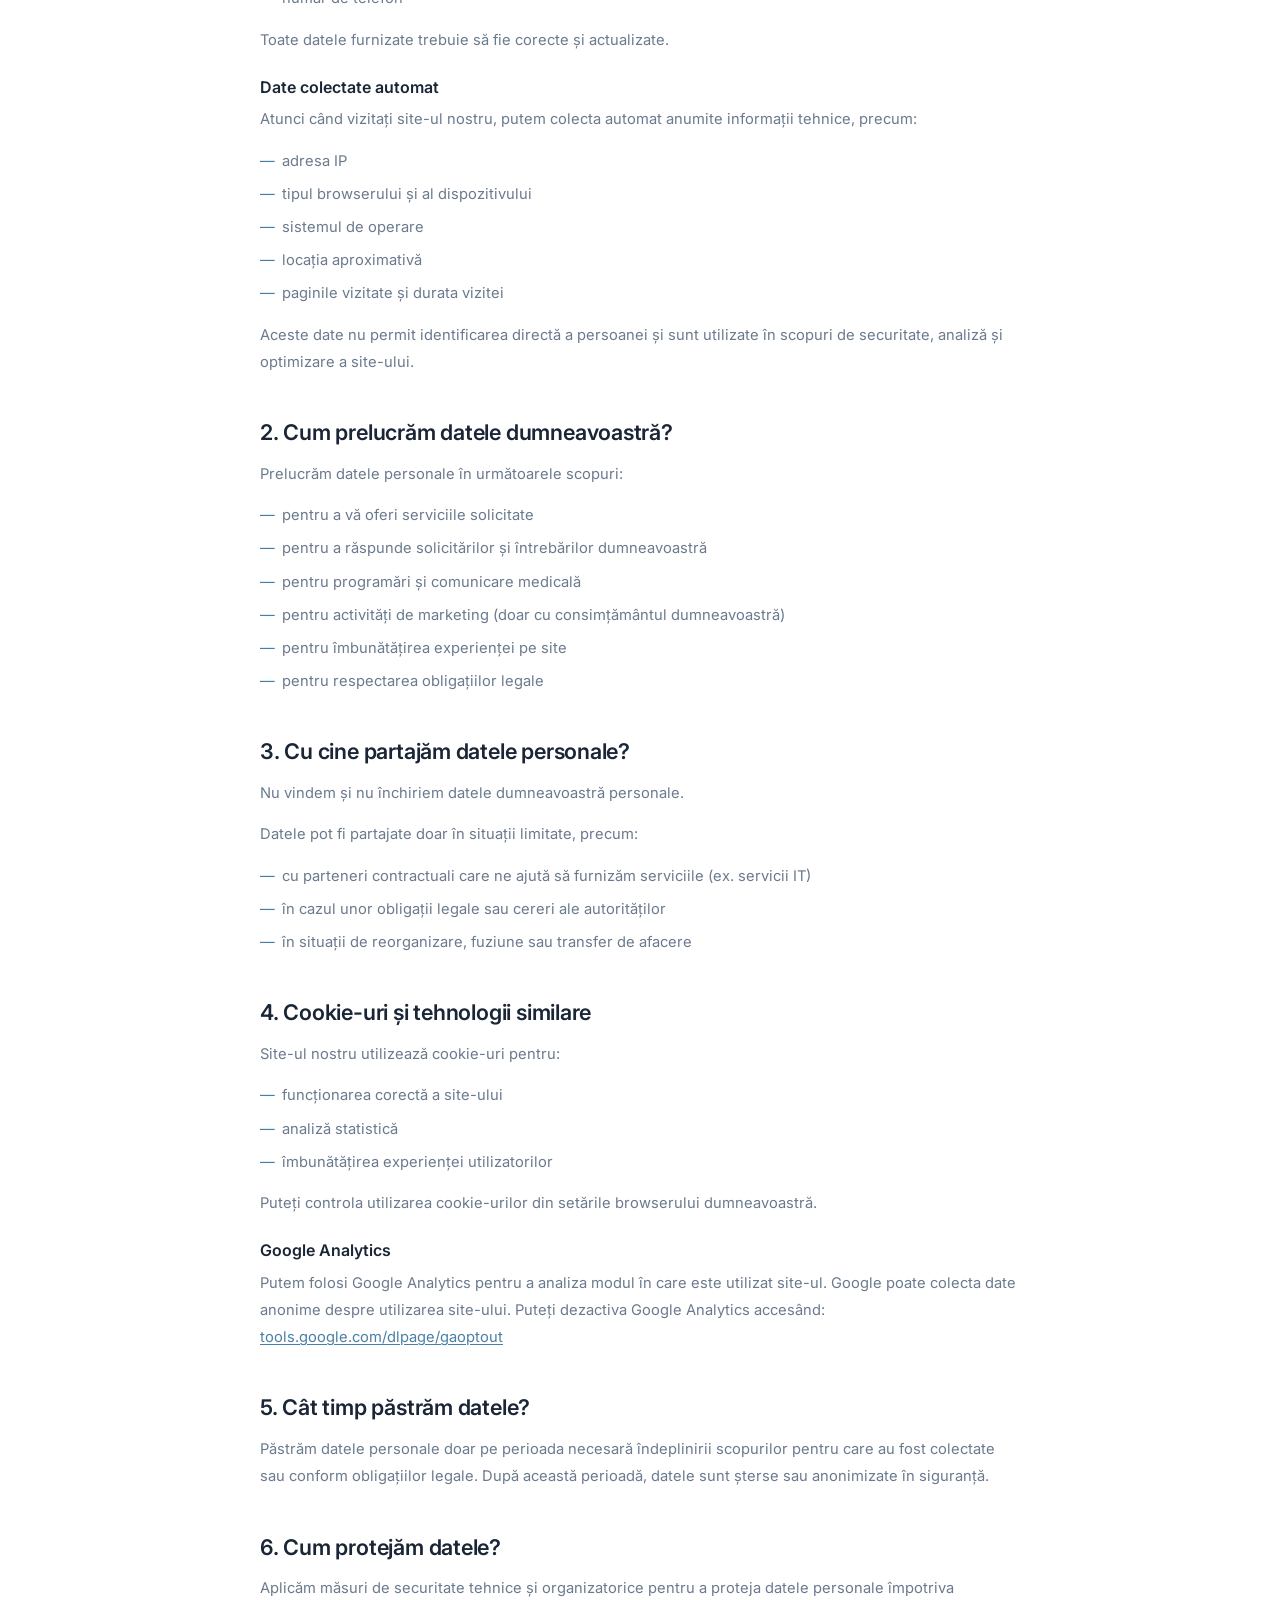
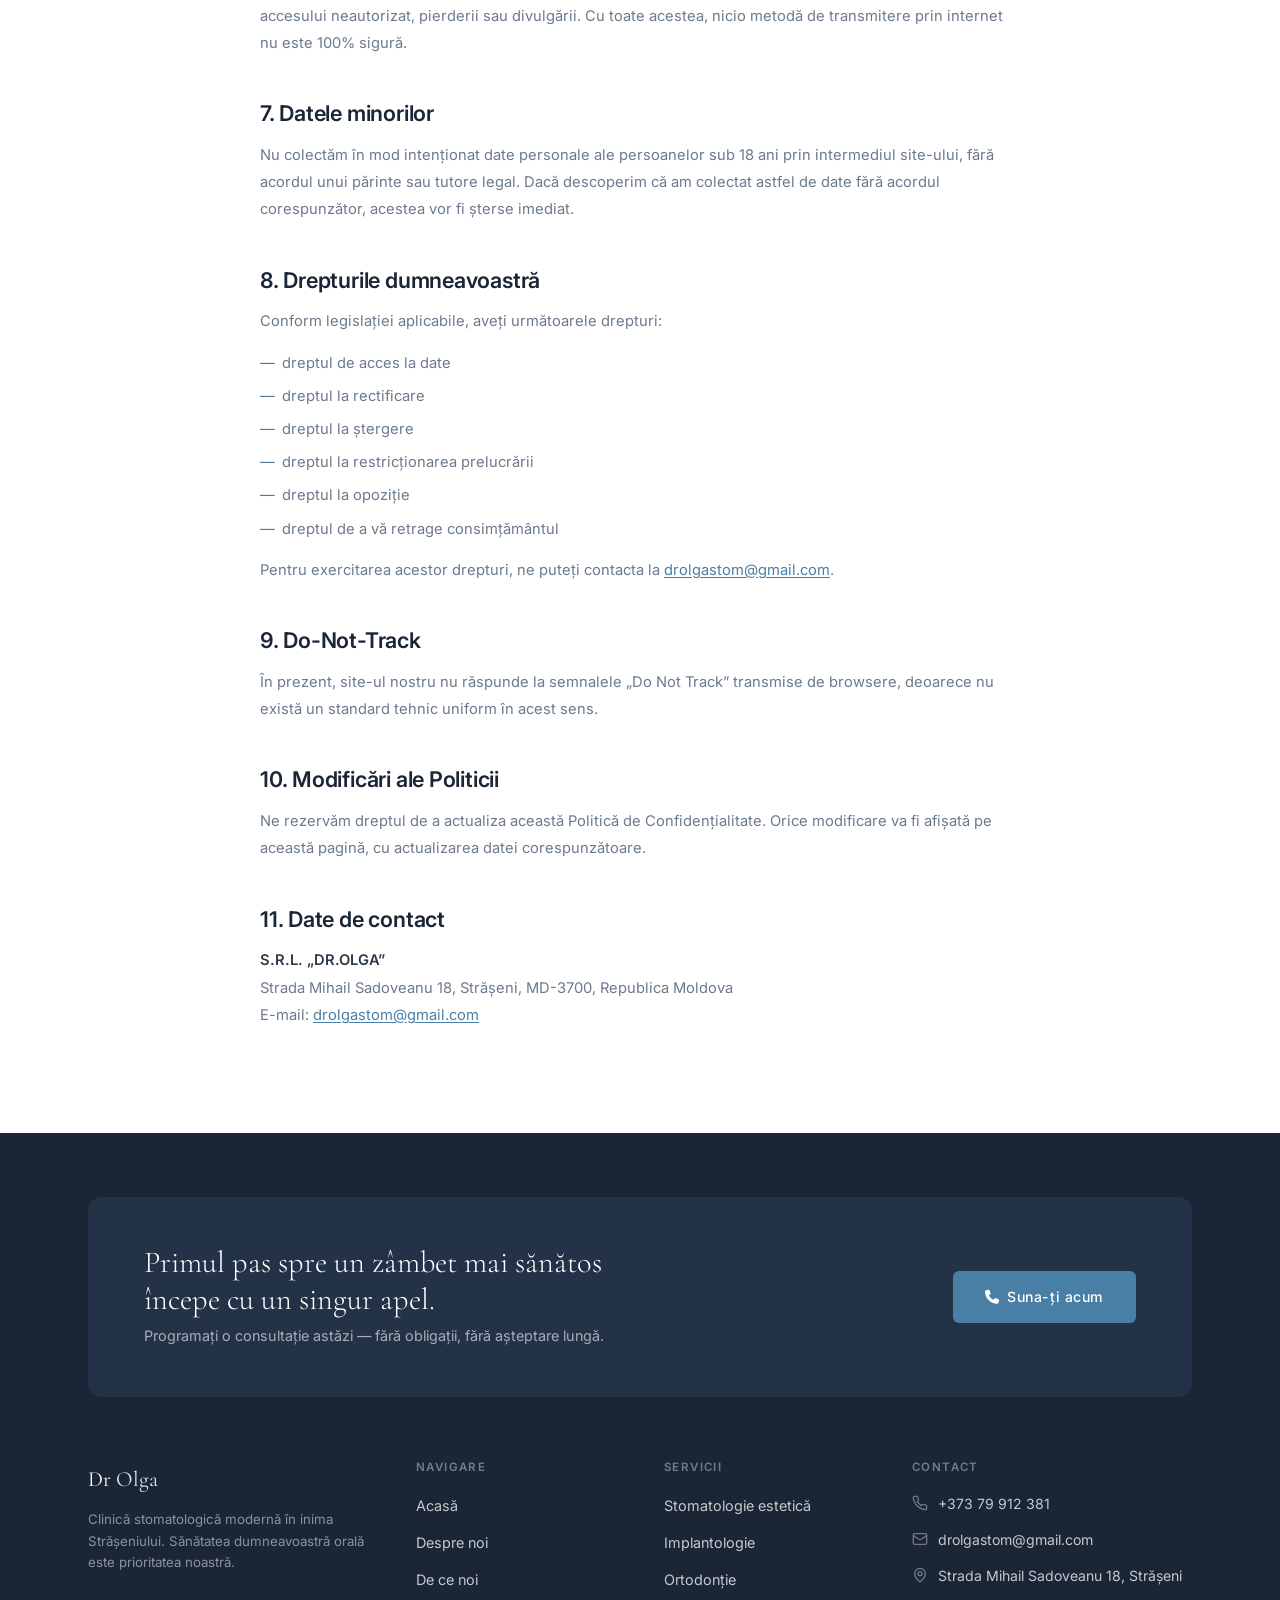
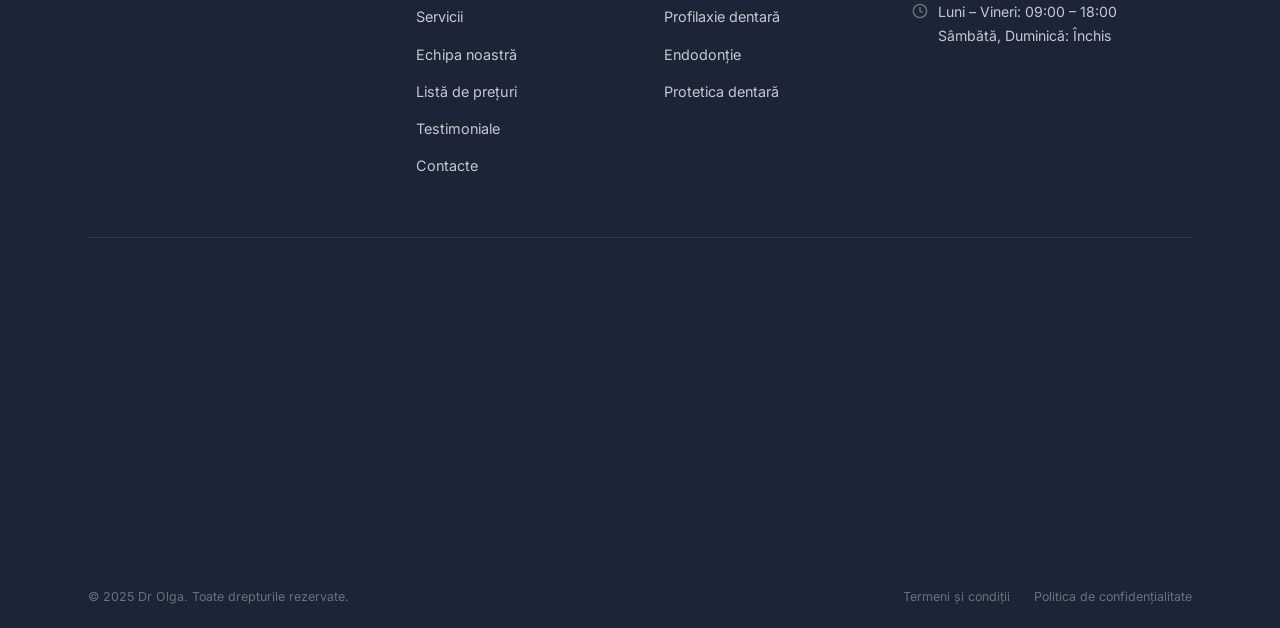
==== commit cd4f3a33: "changed contact details" ====
--- a/confidentialitate.html
+++ b/confidentialitate.html
@@ -1,6 +1,13 @@
 <!DOCTYPE html>
 <html lang="ro">
 <head>
+  
+  <link rel="icon" type="image/png" href="./favicon/favicon-96x96.png" sizes="96x96" />
+  <link rel="icon" type="image/svg+xml" href="./favicon/favicon.svg" />
+  <link rel="shortcut icon" href="./favicon/favicon.ico" />
+  <link rel="apple-touch-icon" sizes="180x180" href="./favicon/apple-touch-icon.png" />
+  <link rel="manifest" href="./favicon/site.webmanifest" />
+
   <meta charset="UTF-8" />
   <meta name="viewport" content="width=device-width, initial-scale=1.0" />
   <title>Politica de Confidențialitate — Dr Olga Clinică Stomatologică</title>
@@ -129,7 +136,7 @@
         <li>Interacționați cu noi în cadrul campaniilor de marketing sau al altor activități conexe</li>
       </ul>
       <p>
-        Dacă aveți întrebări sau nelămuriri legate de această Politică de Confidențialitate, ne puteți contacta la adresa de e-mail <a href="mailto:contact@drolga.md">contact@drolga.md</a>.
+        Dacă aveți întrebări sau nelămuriri legate de această Politică de Confidențialitate, ne puteți contacta la adresa de e-mail <a href="mailto:drolgastom@gmail.com">drolgastom@gmail.com</a>.
       </p>
 
       <div class="summary-box">
@@ -231,7 +238,7 @@
         <li>dreptul la opoziție</li>
         <li>dreptul de a vă retrage consimțământul</li>
       </ul>
-      <p>Pentru exercitarea acestor drepturi, ne puteți contacta la <a href="mailto:contact@drolga.md">contact@drolga.md</a>.</p>
+      <p>Pentru exercitarea acestor drepturi, ne puteți contacta la <a href="mailto:drolgastom@gmail.com">drolgastom@gmail.com</a>.</p>
 
       <h2>9. Do-Not-Track</h2>
       <p>
@@ -247,7 +254,7 @@
       <p>
         <strong>S.R.L. „DR.OLGA”</strong><br>
         Strada Mihail Sadoveanu 18, Strășeni, MD-3700, Republica Moldova<br>
-        E-mail: <a href="mailto:contact@drolga.md">contact@drolga.md</a>
+        E-mail: <a href="mailto:drolgastom@gmail.com">drolgastom@gmail.com</a>
       </p>
 
     </div>
@@ -263,8 +270,9 @@
         <p>Programați o consultație astăzi — fără obligații, fără așteptare lungă.</p>
       </div>
       <div class="footer__cta-btns">
-        <a href="https://wa.me/37369000000" target="_blank" rel="noopener" class="btn btn-steel"><i class="fa-brands fa-whatsapp"></i> WhatsApp</a>
-        <a href="viber://chat?number=37369000000" class="btn btn-ghost-white"><i class="fa-brands fa-viber"></i> Viber</a>
+        <a href="tel:+37379912381" target="_blank" rel="noopener" class="btn btn-steel"><i class="fa-solid fa-phone"></i> Suna-ți acum</a>
+        <!-- <a href="https://wa.me/373" target="_blank" rel="noopener" class="btn btn-steel"><i class="fa-brands fa-whatsapp"></i> WhatsApp</a> -->
+        <!-- <a href="viber://chat?number=3736" class="btn btn-ghost-white"><i class="fa-brands fa-viber"></i> Viber</a> -->
         <!-- <a href="https://instagram.com/drolga.md" target="_blank" rel="noopener" class="btn btn-ghost-white"><i class="fa-brands fa-instagram"></i> Instagram</a> -->
       </div>
     </div>
@@ -281,8 +289,8 @@
       <div class="footer__col"><h4>Servicii</h4><ul><li><a href="servicii.html">Stomatologie estetică</a></li><li><a href="servicii.html">Implantologie</a></li><li><a href="servicii.html">Ortodonție</a></li><li><a href="servicii.html">Profilaxie dentară</a></li><li><a href="servicii.html">Endodonție</a></li><li><a href="servicii.html">Protetica dentară</a></li></ul></div>
       <div class="footer__col">
         <h4>Contact</h4>
-        <div class="footer__contact-item"><svg width="16" height="16" viewBox="0 0 24 24" fill="none" stroke="currentColor" stroke-width="2"><path d="M22 16.92v3a2 2 0 0 1-2.18 2 19.79 19.79 0 0 1-8.63-3.07A19.5 19.5 0 0 1 4.99 13a19.79 19.79 0 0 1-3.07-8.67A2 2 0 0 1 3.92 2h3a2 2 0 0 1 2 1.72c.127.96.361 1.903.7 2.81a2 2 0 0 1-.45 2.11L8.09 9.91a16 16 0 0 0 6 6l1.27-1.27a2 2 0 0 1 2.11-.45c.907.339 1.85.573 2.81.7A2 2 0 0 1 22 16.92z"/></svg><span><a href="tel:+37369000000">+373 69 000 000</a></span></div>
-        <div class="footer__contact-item"><svg width="16" height="16" viewBox="0 0 24 24" fill="none" stroke="currentColor" stroke-width="2"><rect width="20" height="16" x="2" y="4" rx="2"/><path d="m22 7-8.97 5.7a1.94 1.94 0 0 1-2.06 0L2 7"/></svg><span><a href="mailto:contact@drolga.md">contact@drolga.md</a></span></div>
+        <div class="footer__contact-item"><svg width="16" height="16" viewBox="0 0 24 24" fill="none" stroke="currentColor" stroke-width="2"><path d="M22 16.92v3a2 2 0 0 1-2.18 2 19.79 19.79 0 0 1-8.63-3.07A19.5 19.5 0 0 1 4.99 13a19.79 19.79 0 0 1-3.07-8.67A2 2 0 0 1 3.92 2h3a2 2 0 0 1 2 1.72c.127.96.361 1.903.7 2.81a2 2 0 0 1-.45 2.11L8.09 9.91a16 16 0 0 0 6 6l1.27-1.27a2 2 0 0 1 2.11-.45c.907.339 1.85.573 2.81.7A2 2 0 0 1 22 16.92z"/></svg><span><a href="tel:+37379912381">+373 79 912 381</a></span></div>
+        <div class="footer__contact-item"><svg width="16" height="16" viewBox="0 0 24 24" fill="none" stroke="currentColor" stroke-width="2"><rect width="20" height="16" x="2" y="4" rx="2"/><path d="m22 7-8.97 5.7a1.94 1.94 0 0 1-2.06 0L2 7"/></svg><span><a href="mailto:drolgastom@gmail.com">drolgastom@gmail.com</a></span></div>
         <div class="footer__contact-item"><svg width="16" height="16" viewBox="0 0 24 24" fill="none" stroke="currentColor" stroke-width="2"><path d="M20 10c0 6-8 12-8 12s-8-6-8-12a8 8 0 0 1 16 0Z"/><circle cx="12" cy="10" r="3"/></svg><span>Strada Mihail Sadoveanu 18, Strășeni</span></div>
         <div class="footer__contact-item"><svg width="16" height="16" viewBox="0 0 24 24" fill="none" stroke="currentColor" stroke-width="2"><circle cx="12" cy="12" r="10"/><polyline points="12 6 12 12 16 14"/></svg><span>Luni – Vineri: 09:00 – 18:00<br>Sâmbătă, Duminică: Închis</span></div>
       </div>
